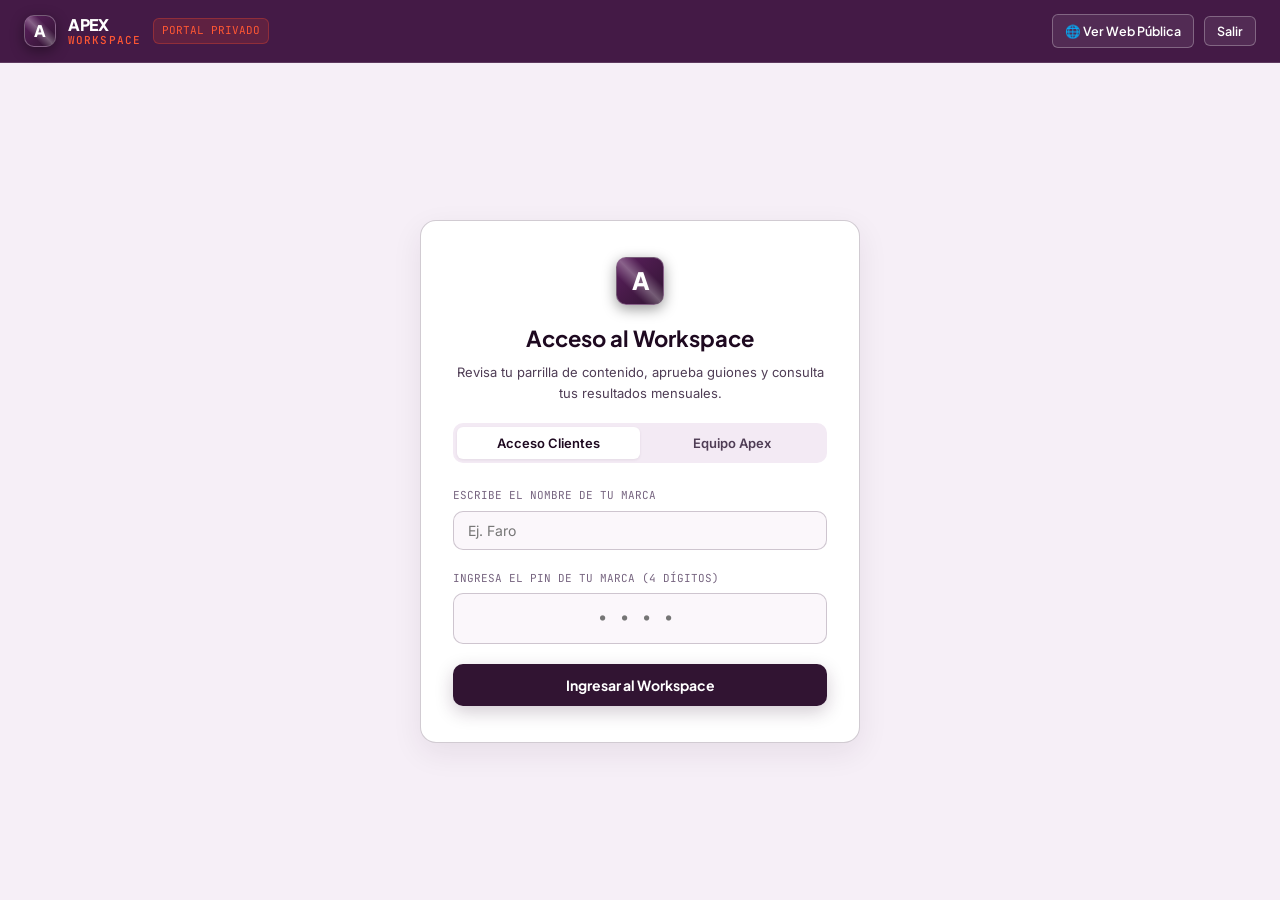
==== app.html @ ddb5300b "Add files via upload" ====
<!DOCTYPE html>
<html lang="es">
<head>
  <meta charset="UTF-8">
  <meta name="viewport" content="width=device-width, initial-scale=1.0">
  <title>Apex Workspace · Portal de Clientes & Equipo</title>
  <link rel="icon" href="favicon.svg" type="image/svg+xml">
  <link rel="icon" href="favicon-32.png" type="image/png" sizes="32x32">
  <link rel="apple-touch-icon" href="apple-touch-icon.png">
  <link rel="stylesheet" href="styles.css?v=2026-11-06-5">
  <link rel="preconnect" href="https://fonts.googleapis.com">
  <link rel="preconnect" href="https://fonts.gstatic.com" crossorigin>
  <style>
    /* El portal en app.html ocupa toda la ventana como una app SaaS */
    body {
      background: var(--bg-surface);
      display: flex;
      flex-direction: column;
      height: 100vh;
      overflow: hidden;
    }
    .portal-standalone {
      display: flex;
      flex-direction: column;
      height: 100vh;
      width: 100%;
    }
  </style>
</head>
<body>

  <div class="portal-standalone">
    <!-- Barra Superior -->
    <div class="portal-topbar">
      <div class="portal-brand">
        <a href="index.html" class="brand-logo" style="text-decoration:none;">
          <div class="logo-symbol" style="width:32px;height:32px;font-size:16px;">A</div>
          <div class="brand-name" style="font-size:16px;">
            APEX <span>Workspace</span>
          </div>
        </a>
        <span class="portal-mode-badge" id="portalRoleBadge">Portal Privado</span>
      </div>

      <!-- Selector de Cliente (Solo modo equipo) -->
      <div id="clientSwitcherWrap" hidden>
        <select id="clientSwitcherSelect" class="form-control" style="font-size:12px;padding:6px 12px;background:var(--bg-surface);">
          <!-- Dinámico -->
        </select>
      </div>

      <div class="portal-actions">
        <a href="index.html" class="btn btn-sm btn-secondary">🌐 Ver Web Pública</a>
        <button class="btn btn-sm btn-secondary" onclick="logout()" title="Cerrar sesión">Salir</button>
      </div>
    </div>

    <!-- PANTALLA DE AUTENTICACIÓN / PIN -->
    <div class="auth-container" id="portalAuthScreen">
      <div class="auth-card">
        <div class="logo-symbol" style="margin: 0 auto 16px; width:48px; height:48px; font-size:24px;">A</div>
        <h3 style="font-family:var(--font-display);font-size:22px;color:var(--text-strong);margin-bottom:6px;">Acceso al Workspace</h3>
        <p style="font-size:13px;color:var(--text-muted);margin-bottom:20px;">Revisa tu parrilla de contenido, aprueba guiones y consulta tus resultados mensuales.</p>

        <div class="auth-tabs">
          <button class="auth-tab-btn active" id="authTabClient">Acceso Clientes</button>
          <button class="auth-tab-btn" id="authTabTeam">Equipo Apex</button>
        </div>

        <div class="auth-input-group" id="authGroupClientSelect">
          <label class="auth-label" for="authClientSearch">Escribe el nombre de tu marca</label>
          <div class="auth-combo">
            <input type="text" id="authClientSearch" class="auth-input auth-search" placeholder="Ej. Faro" autocomplete="off" spellcheck="false"
              role="combobox" aria-autocomplete="list" aria-expanded="false" aria-controls="authClientSugerencias">
            <input type="hidden" id="authClientSelect" value="">
            <ul id="authClientSugerencias" class="auth-sugerencias" role="listbox" aria-label="Marcas encontradas" hidden></ul>
          </div>
        </div>

        <div class="auth-input-group" id="authGroupTeamSelect" hidden>
          <label class="auth-label">¿Quién ingresa?</label>
          <select id="authTeamSelect" class="auth-select">
            <!-- Dinámico -->
          </select>
        </div>

        <div class="auth-input-group">
          <label class="auth-label" id="authPinLabel">Ingresa el PIN de tu Marca (4 dígitos)</label>
          <input type="password" id="authPinInput" class="auth-input pin-input" maxlength="8" placeholder="••••">
        </div>

        <div id="authErrorMsg" style="color:#c8264a;font-size:12px;margin-bottom:14px;" hidden></div>

        <button class="btn btn-primary" id="authSubmitBtn" style="width:100%;padding:12px;">
          Ingresar al Workspace
        </button>
      </div>
    </div>

    <!-- PANTALLA PRINCIPAL DEL WORKSPACE -->
    <div class="workspace-body" id="portalWorkspaceBody" hidden>
      
      <!-- Encabezado de Cliente -->
      <div class="workspace-header">
        <div class="client-active-info">
          <div class="client-avatar" id="currentClientAvatar"></div>
          <div class="client-meta">
            <h2 id="currentClientName">Cliente</h2>
            <p id="currentClientSector">Gastronomía de Autor · México</p>
          </div>
        </div>

        <div style="display:flex;gap:8px;">
          <button class="btn btn-sm btn-secondary" id="btnActualizarNube" onclick="actualizarDesdeNube()" title="Guarda tus cambios y trae lo último de la nube">🔄 Actualizar</button>
        </div>
      </div>

      <!-- Pestañas de Navegación -->
      <nav class="portal-tabs">
        <button class="portal-tab active" data-tab="resultados">📊 Resumen de Resultados</button>
        <button class="portal-tab" data-tab="planeacion">📝 Planeación</button>
        <button class="portal-tab" data-tab="parrilla">📅 Parrilla de Contenido</button>
        <button class="portal-tab" data-tab="produccion">🎬 Plan de Producción & Guiones</button>
        <button class="portal-tab" data-tab="tareas" id="tabBtnTareas">📋 Tablero de Colaboradores</button>
        <button class="portal-tab" data-tab="ajustes" id="tabBtnAjustes">⚙️ Ajustes de Agencia</button>
        <button class="portal-tab" data-tab="pagos">💳 Pagos</button>
      </nav>

      <!-- Pestaña 1: Parrilla -->
      <div class="tab-content" id="viewTab_parrilla" hidden>
        <div class="cal-toolbar">
          <div class="cal-nav">
            <button class="btn btn-sm btn-secondary" id="calPrevMonthBtn">‹</button>
            <div class="cal-title-display" id="calMonthDisplay">Septiembre 2026</div>
            <button class="btn btn-sm btn-secondary" id="calNextMonthBtn">›</button>
            <button class="btn btn-sm btn-secondary" id="calTodayBtn">Hoy</button>
          </div>
          <div class="mono" style="font-size:12px;color:var(--text-muted);" id="calSummaryDisplay">
            0 piezas programadas
          </div>
        </div>

        <div id="calColorTools" class="cal-color-tools"></div>

        <div class="cal-container">
          <div class="cal-days-header">
            <div class="cal-day-label">Lun</div>
            <div class="cal-day-label">Mar</div>
            <div class="cal-day-label">Mié</div>
            <div class="cal-day-label">Jue</div>
            <div class="cal-day-label">Vie</div>
            <div class="cal-day-label">Sáb</div>
            <div class="cal-day-label">Dom</div>
          </div>
          <div class="cal-grid-body" id="calGridBody">
            <!-- Dinámico -->
          </div>
        </div>

        <div id="dayDetailPanel" hidden></div>
      </div>

      <!-- Pestaña: Planeación del mes -->
      <div class="tab-content" id="viewTab_planeacion" hidden>
        <!-- Llenado por app.js -->
      </div>

      <!-- Pestaña 2: Producción & Guiones -->
      <div class="tab-content" id="viewTab_produccion" hidden>
        <div class="prod-layout">
          <div class="prod-sidebar">
            <div class="sidebar-header">
              <span class="mono" style="font-size:11px;color:var(--text-dim);text-transform:uppercase;">Producciones del Mes</span>
            </div>
            <div class="prod-items-list" id="prodSidebarList">
              <!-- Dinámico -->
            </div>
          </div>
          <div class="prod-main-editor" id="prodMainEditor">
            <!-- Dinámico -->
          </div>
        </div>
      </div>

      <!-- Pestaña 3: Tareas de Colaboradores (Equipo) -->
      <div class="tab-content" id="viewTab_tareas" hidden>
        <!-- Dinámico -->
      </div>

      <!-- Pestaña 4: Resultados Mensuales -->
      <div class="tab-content" id="viewTab_resultados">
        <!-- Dinámico -->
      </div>

      <!-- Pestaña 5: Ajustes de Agencia (Equipo) -->
      <div class="tab-content" id="viewTab_ajustes" hidden>
        <!-- Dinámico -->
      </div>

      <!-- Pestaña: Pagos -->
      <div class="tab-content" id="viewTab_pagos" hidden>
        <!-- Llenado por app.js -->
      </div>

    </div>
  </div>

  <!-- LIGHTBOX DE CAPTURAS -->
  <div class="lightbox-modal" id="globalLightboxModal" hidden style="display: none;" onclick="closeLightbox()">
    <img id="globalLightboxImg" src="" alt="Captura ampliada">
  </div>

  <!-- SCRIPTS -->
  <script src="reportes.js?v=2026-11-06-5"></script>
  <script src="app.js?v=2026-11-06-5"></script>
</body>
</html>
---- styles.css ----
/* ==========================================================================
   APEX CREATIVO · SISTEMA DE DISEÑO & ESTILOS GLOBALES
   Inspirado en estudios de diseño internacional (Basic/Dept, Pentagram, Monks)
   Especializado para agencias de alto impacto (México & Colombia)
   ========================================================================== */

@import url('https://fonts.googleapis.com/css2?family=Plus+Jakarta+Sans:wght@300;400;500;600;700;800&family=Inter:wght@300;400;500;600;700&family=JetBrains+Mono:wght@400;500;600&display=swap');

:root {
  /* Paleta cromática principal: Morado Eggplant #311432 & Blanco */
  --bg-dark: #1e0920;
  --bg-surface: #311432;
  --bg-surface-elevated: #441a46;
  --bg-card: rgba(49, 20, 50, 0.9);
  --bg-glass: rgba(68, 26, 70, 0.72);
  
  --border-subtle: rgba(255, 255, 255, 0.14);
  --border-medium: rgba(255, 255, 255, 0.28);
  --border-focus: #ffffff;
  
  --text-main: #ffffff;
  --text-muted: #f2e7f3;
  --text-dim: #c5adc7;
  
  /* Acentos de marca */
  --apex-eggplant: #311432;
  --apex-eggplant-light: #522254;
  --apex-purple: #c084fc;
  --apex-purple-glow: rgba(192, 132, 252, 0.3);
  
  --apex-orange: #ff5733;
  --apex-orange-glow: rgba(255, 87, 51, 0.25);
  --apex-orange-hover: #ff6e4e;
  
  --apex-emerald: #10b981;
  --apex-emerald-soft: rgba(16, 185, 129, 0.15);
  
  --apex-blue: #38bdf8;
  --apex-blue-soft: rgba(56, 189, 248, 0.15);
  
  --apex-amber: #fbbf24;
  --apex-amber-soft: rgba(251, 191, 36, 0.15);

  /* Formatos y estados */
  --color-reel: #f43f5e;
  --color-carrusel: #c084fc;
  --color-post: #38bdf8;
  --color-historia: #ec4899;
  
  --status-pendiente: #9a7d9d;
  --status-grabado: #fbbf24;
  --status-editado: #c084fc;
  --status-aprobado: #10b981;
  --status-publicado: #059669;

  /* Tipografías */
  --font-display: 'Plus Jakarta Sans', system-ui, -apple-system, sans-serif;
  --font-body: 'Inter', system-ui, -apple-system, sans-serif;
  --font-mono: 'JetBrains Mono', ui-monospace, monospace;

  /* Dimensiones y radios */
  --radius-sm: 6px;
  --radius-md: 10px;
  --radius-lg: 16px;
  --radius-xl: 24px;
  --radius-full: 9999px;

  --shadow-sm: 0 2px 4px rgba(0, 0, 0, 0.2);
  --shadow-md: 0 8px 24px rgba(0, 0, 0, 0.35);
  --shadow-glow: 0 0 35px var(--apex-orange-glow);

  --transition-fast: 0.18s cubic-bezier(0.16, 1, 0.3, 1);
  --transition-normal: 0.3s cubic-bezier(0.16, 1, 0.3, 1);
}

/* ==========================================================================
   RESET & BASES
   ========================================================================== */
*, *::before, *::after {
  box-sizing: border-box;
  margin: 0;
  padding: 0;
}

[hidden] {
  display: none !important;
}

html {
  scroll-behavior: smooth;
  color-scheme: light;
  -webkit-text-size-adjust: 100%;
}

body {
  background-color: var(--bg-dark);
  color: var(--text-main);
  font-family: var(--font-body);
  font-size: 15px;
  line-height: 1.6;
  -webkit-font-smoothing: antialiased;
  -moz-osx-font-smoothing: grayscale;
  overflow-x: hidden;
  min-height: 100vh;
}

a {
  color: inherit;
  text-decoration: none;
}

button, input, select, textarea {
  font-family: inherit;
  font-size: inherit;
  color: inherit;
  border: none;
  background: none;
}

button {
  cursor: pointer;
}

img, svg {
  display: block;
  max-width: 100%;
}

::selection {
  background: var(--apex-orange);
  color: #ffffff;
}

/* ==========================================================================
   UTILIDADES & COMPONENTES REUTILIZABLES
   ========================================================================== */
.container {
  width: 100%;
  max-width: 1240px;
  margin: 0 auto;
  padding: 0 24px;
}

.mono {
  font-family: var(--font-mono);
}

.badge {
  display: inline-flex;
  align-items: center;
  gap: 6px;
  padding: 4px 10px;
  border-radius: var(--radius-full);
  font-size: 12px;
  font-weight: 500;
  letter-spacing: 0.02em;
}

.badge-apex {
  background: rgba(255, 77, 40, 0.12);
  border: 1px solid rgba(255, 77, 40, 0.3);
  color: #ff856b;
}

.badge-glow {
  position: relative;
}
.badge-glow::before {
  content: '';
  display: inline-block;
  width: 6px;
  height: 6px;
  border-radius: 50%;
  background: currentColor;
  box-shadow: 0 0 8px currentColor;
}

.btn {
  display: inline-flex;
  align-items: center;
  justify-content: center;
  gap: 8px;
  padding: 10px 20px;
  border-radius: var(--radius-md);
  font-family: var(--font-display);
  font-weight: 600;
  font-size: 14px;
  transition: all var(--transition-fast);
  white-space: nowrap;
}

.btn-primary {
  background: var(--btn-p-bg);
  color: var(--btn-p-fg);
  font-weight: 700;
  box-shadow: var(--btn-p-shadow);
}
.btn-primary:hover {
  background: var(--btn-p-bg-hover);
  color: var(--btn-p-fg);
  transform: translateY(-1px);
  box-shadow: var(--btn-p-shadow-hover);
}

.btn-secondary {
  background: var(--btn-s-bg);
  border: 1px solid var(--border-medium);
  color: var(--text-strong);
}
.btn-secondary:hover {
  background: var(--btn-s-bg-hover);
  border-color: var(--border-focus);
  transform: translateY(-1px);
}

.btn-sm {
  padding: 6px 12px;
  font-size: 12.5px;
  border-radius: var(--radius-sm);
}

.btn-portal {
  background: rgba(255, 255, 255, 0.1);
  border: 1px solid rgba(255, 255, 255, 0.4);
  color: #ffffff;
}
.btn-portal:hover {
  border-color: #ffffff;
  background: rgba(255, 255, 255, 0.2);
  box-shadow: 0 0 20px rgba(255, 255, 255, 0.25);
}

/* ==========================================================================
   HEADER / NAVBAR
   ========================================================================== */
.site-header {
  position: sticky;
  top: 0;
  z-index: 100;
  background: rgba(30, 9, 32, 0.88);
  backdrop-filter: blur(16px);
  -webkit-backdrop-filter: blur(16px);
  border-bottom: 1px solid var(--border-subtle);
  transition: all var(--transition-fast);
}

.nav-container {
  display: flex;
  align-items: center;
  justify-content: space-between;
  height: 72px;
}

.brand-logo {
  display: flex;
  align-items: center;
  gap: 12px;
}

.logo-symbol {
  width: 38px;
  height: 38px;
  background: linear-gradient(135deg, #5c205e, #311432);
  border: 1px solid rgba(255, 255, 255, 0.3);
  border-radius: var(--radius-md);
  display: flex;
  align-items: center;
  justify-content: center;
  color: #ffffff;
  font-family: var(--font-display);
  font-weight: 800;
  font-size: 20px;
  letter-spacing: -0.05em;
  box-shadow: 0 4px 14px rgba(0, 0, 0, 0.4);
  position: relative;
  overflow: hidden;
}

.logo-symbol::after {
  content: '';
  position: absolute;
  top: -50%;
  left: -50%;
  width: 200%;
  height: 200%;
  background: linear-gradient(45deg, transparent 40%, rgba(255,255,255,0.3) 50%, transparent 60%);
  animation: shine 6s infinite;
}

@keyframes shine {
  0% { transform: translateX(-100%); }
  20%, 100% { transform: translateX(100%); }
}

.brand-name {
  font-family: var(--font-display);
  font-weight: 800;
  font-size: 19px;
  letter-spacing: -0.02em;
  color: #ffffff;
  display: flex;
  flex-direction: column;
  line-height: 1.1;
}

.brand-name span {
  font-size: 11px;
  font-family: var(--font-mono);
  font-weight: 500;
  color: var(--apex-orange);
  letter-spacing: 0.1em;
  text-transform: uppercase;
}

.nav-links {
  display: flex;
  align-items: center;
  gap: 28px;
  list-style: none;
}

.nav-link {
  font-size: 14px;
  font-weight: 500;
  color: var(--text-muted);
  transition: color var(--transition-fast);
}
.nav-link:hover {
  color: var(--text-main);
}

.nav-actions {
  display: flex;
  align-items: center;
  gap: 12px;
}

/* ==========================================================================
   HERO SECTION
   ========================================================================== */
.hero-section {
  position: relative;
  padding: 100px 0 80px;
  overflow: hidden;
}

.hero-glow {
  position: absolute;
  top: 10%;
  left: 50%;
  transform: translateX(-50%);
  width: 700px;
  height: 400px;
  background: radial-gradient(circle, rgba(192, 132, 252, 0.22) 0%, rgba(49, 20, 50, 0.55) 50%, transparent 70%);
  filter: blur(80px);
  pointer-events: none;
  z-index: 0;
}

.hero-content {
  position: relative;
  z-index: 1;
  text-align: center;
  max-width: 900px;
  margin: 0 auto;
}

.hero-badge-wrap {
  margin-bottom: 24px;
}

.hero-title {
  font-family: var(--font-display);
  font-size: clamp(38px, 6vw, 68px);
  font-weight: 800;
  line-height: 1.06;
  letter-spacing: -0.035em;
  margin-bottom: 24px;
  color: #ffffff;
}

.hero-title .gradient-text {
  background: linear-gradient(135deg, #ffffff 30%, #f3e8f4 65%, #c084fc 100%);
  -webkit-background-clip: text;
  -webkit-text-fill-color: transparent;
}

.hero-description {
  font-size: clamp(16px, 2vw, 19px);
  color: var(--text-muted);
  max-width: 740px;
  margin: 0 auto 36px;
  line-height: 1.6;
}

.hero-cta-group {
  display: flex;
  align-items: center;
  justify-content: center;
  gap: 16px;
  flex-wrap: wrap;
  margin-bottom: 56px;
}

.hero-stats {
  display: grid;
  grid-template-columns: repeat(4, 1fr);
  gap: 18px;
  padding: 24px;
  background: var(--bg-card);
  border: 1px solid var(--border-subtle);
  border-radius: var(--radius-xl);
  backdrop-filter: blur(12px);
  margin-top: 20px;
}

.stat-item {
  text-align: center;
  padding: 8px 12px;
}
.stat-item:not(:last-child) {
  border-right: 1px solid var(--border-subtle);
}

.stat-number {
  font-family: var(--font-display);
  font-size: clamp(26px, 3.5vw, 36px);
  font-weight: 800;
  color: #ffffff;
  letter-spacing: -0.03em;
  line-height: 1.1;
}

.stat-number span {
  color: var(--apex-orange);
}

.stat-label {
  font-family: var(--font-mono);
  font-size: 11px;
  color: var(--text-dim);
  text-transform: uppercase;
  letter-spacing: 0.08em;
  margin-top: 4px;
}

/* ==========================================================================
   CLIENT MARQUEE / TICKER
   ========================================================================== */
.marquee-section {
  padding: 36px 0;
  border-top: 1px solid var(--border-subtle);
  border-bottom: 1px solid var(--border-subtle);
  background: rgba(18, 24, 34, 0.4);
  overflow: hidden;
}

.marquee-label {
  text-align: center;
  font-family: var(--font-mono);
  font-size: 11px;
  text-transform: uppercase;
  letter-spacing: 0.12em;
  color: var(--text-dim);
  margin-bottom: 18px;
}

.marquee-track {
  display: flex;
  width: max-content;
  animation: marquee 28s linear infinite;
  gap: 40px;
}

@keyframes marquee {
  0% { transform: translateX(0); }
  100% { transform: translateX(-50%); }
}

.marquee-item {
  display: flex;
  align-items: center;
  gap: 10px;
  padding: 8px 20px;
  background: var(--bg-surface-elevated);
  border: 1px solid var(--border-subtle);
  border-radius: var(--radius-full);
  font-family: var(--font-display);
  font-weight: 600;
  font-size: 14px;
  color: var(--text-muted);
  white-space: nowrap;
}

.marquee-item .flag {
  font-size: 16px;
}

/* ==========================================================================
   SECTORES & CASOS DE ESTUDIO
   ========================================================================== */
.section {
  padding: 90px 0;
  position: relative;
}

.section-head {
  text-align: center;
  max-width: 680px;
  margin: 0 auto 56px;
}

.section-tag {
  font-family: var(--font-mono);
  font-size: 12px;
  font-weight: 600;
  color: var(--apex-orange);
  text-transform: uppercase;
  letter-spacing: 0.14em;
  margin-bottom: 10px;
  display: inline-block;
}

.section-title {
  font-family: var(--font-display);
  font-size: clamp(28px, 4vw, 44px);
  font-weight: 800;
  letter-spacing: -0.025em;
  color: var(--text-strong);
  line-height: 1.15;
  margin-bottom: 16px;
}

.section-desc {
  font-size: 16px;
  color: var(--text-muted);
}

.grid-sectors {
  display: grid;
  grid-template-columns: repeat(auto-fit, minmax(280px, 1fr));
  gap: 24px;
}

.sector-card {
  background: var(--bg-surface);
  border: 1px solid var(--border-subtle);
  border-radius: var(--radius-lg);
  padding: 30px;
  transition: all var(--transition-normal);
  position: relative;
  overflow: hidden;
  display: flex;
  flex-direction: column;
}

.sector-card:hover {
  transform: translateY(-4px);
  border-color: var(--border-medium);
  box-shadow: 0 16px 36px rgba(0, 0, 0, 0.4);
}

.sector-card::before {
  content: '';
  position: absolute;
  top: 0;
  left: 0;
  right: 0;
  height: 3px;
  background: var(--sector-color, var(--apex-orange));
  opacity: 0.6;
  transition: opacity var(--transition-fast);
}
.sector-card:hover::before {
  opacity: 1;
}

.sector-icon {
  font-size: 32px;
  margin-bottom: 18px;
}

.sector-name {
  font-family: var(--font-display);
  font-weight: 700;
  font-size: 20px;
  color: var(--text-strong);
  margin-bottom: 10px;
  letter-spacing: -0.01em;
}

.sector-desc {
  font-size: 14px;
  color: var(--text-muted);
  line-height: 1.55;
  margin-bottom: 20px;
  flex: 1;
}

.sector-clients {
  border-top: 1px solid var(--border-subtle);
  padding-top: 14px;
  display: flex;
  flex-wrap: wrap;
  gap: 6px;
}

.client-chip {
  font-family: var(--font-mono);
  font-size: 11px;
  padding: 3px 8px;
  background: var(--bg-surface-elevated);
  border-radius: var(--radius-sm);
  color: var(--text-dim);
}

/* ==========================================================================
   METODOLOGÍA DE 4 PASOS
   ========================================================================== */
.grid-steps {
  display: grid;
  grid-template-columns: repeat(4, 1fr);
  gap: 20px;
}

.step-card {
  background: var(--bg-surface);
  border: 1px solid var(--border-subtle);
  border-radius: var(--radius-lg);
  padding: 28px 24px;
  position: relative;
}

.step-number {
  font-family: var(--font-mono);
  font-size: 13px;
  color: var(--apex-orange);
  font-weight: 600;
  margin-bottom: 14px;
  display: flex;
  align-items: center;
  gap: 8px;
}
.step-number::after {
  content: '';
  flex: 1;
  height: 1px;
  background: var(--border-subtle);
}

.step-title {
  font-family: var(--font-display);
  font-weight: 700;
  font-size: 17px;
  color: var(--text-strong);
  margin-bottom: 8px;
}

.step-text {
  font-size: 13.5px;
  color: var(--text-muted);
  line-height: 1.5;
}

/* ==========================================================================
   EQUIPO / DIRECCIÓN
   ========================================================================== */
.team-wrap {
  background: var(--bg-surface);
  border: 1px solid var(--border-subtle);
  border-radius: var(--radius-xl);
  padding: 40px;
  display: grid;
  grid-template-columns: 1fr 1fr;
  gap: 40px;
  align-items: center;
}

.director-info h3 {
  font-family: var(--font-display);
  font-size: 26px;
  font-weight: 800;
  color: var(--text-strong);
  margin-bottom: 6px;
}

.director-title {
  font-family: var(--font-mono);
  color: var(--apex-orange);
  font-size: 12px;
  text-transform: uppercase;
  letter-spacing: 0.1em;
  margin-bottom: 18px;
}

.director-bio {
  color: var(--text-muted);
  font-size: 15px;
  line-height: 1.65;
  margin-bottom: 24px;
}

.collaborators-grid {
  display: grid;
  grid-template-columns: repeat(2, 1fr);
  gap: 14px;
}

.collab-box {
  background: var(--bg-surface-elevated);
  border: 1px solid var(--border-subtle);
  border-radius: var(--radius-md);
  padding: 16px;
}

.collab-box h4 {
  font-family: var(--font-display);
  font-weight: 700;
  font-size: 15px;
  color: var(--text-strong);
  margin-bottom: 2px;
}

.collab-box p {
  font-size: 12px;
  color: var(--text-dim);
}

/* ==========================================================================
   COTIZACIONES / PLANES DE MERCADO
   ========================================================================== */
.pricing-grid {
  display: grid;
  grid-template-columns: repeat(auto-fit, minmax(300px, 1fr));
  gap: 24px;
  margin-top: 36px;
}

.price-card {
  background: var(--bg-surface);
  border: 1px solid var(--border-subtle);
  border-radius: var(--radius-xl);
  padding: 32px 28px;
  display: flex;
  flex-direction: column;
  position: relative;
  transition: transform var(--transition-normal), border-color var(--transition-normal), box-shadow var(--transition-normal);
}
.price-card:hover {
  transform: translateY(-4px);
  border-color: var(--border-medium);
  box-shadow: 0 16px 36px rgba(0, 0, 0, 0.4);
}
.price-card--featured {
  background: linear-gradient(160deg, var(--bg-surface-elevated) 0%, var(--bg-surface) 70%);
  border-color: rgba(255, 87, 51, 0.55);
  box-shadow: 0 0 0 1px rgba(255, 87, 51, 0.25), var(--shadow-glow);
}
.price-level {
  font-family: var(--font-mono);
  font-size: 11px;
  font-weight: 600;
  text-transform: uppercase;
  letter-spacing: 0.14em;
  color: var(--text-dim);
  margin-bottom: 14px;
}
.price-card--featured .price-level { color: var(--apex-orange); }
.price-name {
  font-family: var(--font-display);
  font-size: 28px;
  font-weight: 800;
  letter-spacing: -0.02em;
  color: var(--text-strong);
  margin-bottom: 6px;
}
.price-tagline {
  font-size: 14px;
  color: var(--text-muted);
  margin-bottom: 22px;
}
.price-value {
  display: flex;
  align-items: baseline;
  gap: 8px;
  padding-bottom: 22px;
  margin-bottom: 22px;
  border-bottom: 1px solid var(--border-subtle);
}
.price-amount {
  font-family: var(--font-display);
  font-size: 44px;
  font-weight: 800;
  letter-spacing: -0.03em;
  color: var(--text-strong);
  line-height: 1;
}
.price-period {
  font-family: var(--font-mono);
  font-size: 12px;
  color: var(--text-dim);
}
.price-features {
  list-style: none;
  padding: 0;
  margin: 0 0 28px;
  display: flex;
  flex-direction: column;
  gap: 10px;
  flex: 1;
}
.price-features li {
  font-size: 14px;
  color: var(--text-muted);
  padding-left: 22px;
  position: relative;
  line-height: 1.45;
}
.price-features li::before {
  content: '';
  position: absolute;
  left: 2px;
  top: 6px;
  width: 8px;
  height: 8px;
  border-radius: 2px;
  background: var(--apex-orange);
  transform: rotate(45deg);
}
.price-cta { width: 100%; }

.addons-wrap {
  margin-top: 40px;
  background: var(--bg-surface);
  border: 1px solid var(--border-subtle);
  border-radius: var(--radius-xl);
  padding: 28px;
}
.addons-title {
  font-family: var(--font-display);
  font-size: 18px;
  font-weight: 700;
  color: var(--text-strong);
  margin-bottom: 16px;
}
.addons-grid {
  display: grid;
  grid-template-columns: repeat(auto-fit, minmax(300px, 1fr));
  gap: 0 32px;
}
.addon-item {
  display: flex;
  justify-content: space-between;
  align-items: baseline;
  gap: 16px;
  padding: 12px 0;
  border-bottom: 1px dashed var(--border-subtle);
  font-size: 14px;
  color: var(--text-muted);
}
.addon-item strong {
  font-family: var(--font-mono);
  font-size: 13px;
  color: var(--text-strong);
  white-space: nowrap;
}
.price-note {
  margin-top: 18px;
  font-size: 12.5px;
  color: var(--text-dim);
}

.price-features li b { color: var(--text-strong); font-weight: 600; }
.compare-wrap {
  margin-top: 40px;
  background: var(--bg-surface);
  border: 1px solid var(--border-subtle);
  border-radius: var(--radius-xl);
  padding: 28px;
}
.compare-scroll { overflow-x: auto; -webkit-overflow-scrolling: touch; }
.compare-table {
  width: 100%;
  min-width: 560px;
  border-collapse: collapse;
  font-size: 14px;
}
.compare-table th, .compare-table td {
  padding: 12px 14px;
  text-align: center;
  border-bottom: 1px solid var(--border-subtle);
  color: var(--text-muted);
}
.compare-table thead th {
  font-family: var(--font-display);
  font-weight: 700;
  font-size: 15px;
  color: var(--text-strong);
}
.compare-table thead th.is-featured { color: var(--apex-orange); }
.compare-table tbody th {
  text-align: left;
  font-weight: 500;
  color: var(--text-main);
}
.compare-table td:last-child { background: rgba(255, 87, 51, 0.06); }
.compare-table td.yes { color: var(--apex-emerald); font-weight: 700; }
.compare-table td.no { color: var(--text-dim); opacity: 0.6; }
.compare-total th, .compare-total td {
  font-family: var(--font-mono);
  font-weight: 600;
  color: var(--text-strong) !important;
  border-bottom: none;
}

/* Credenciales de dirección */
.cred-list {
  display: flex;
  flex-direction: column;
  gap: 14px;
}
.cred-item {
  display: flex;
  align-items: center;
  gap: 20px;
  background: var(--bg-surface-elevated);
  border: 1px solid var(--border-subtle);
  border-radius: var(--radius-md);
  padding: 18px 20px;
}
.cred-number {
  font-family: var(--font-display);
  font-size: 26px;
  font-weight: 800;
  color: var(--apex-orange);
  min-width: 76px;
  letter-spacing: -0.02em;
  line-height: 1;
}
.cred-number span {
  font-family: var(--font-mono);
  font-size: 11px;
  font-weight: 500;
  color: var(--text-dim);
  margin-left: 4px;
}
.cred-text h4 {
  font-family: var(--font-display);
  font-weight: 700;
  font-size: 15px;
  color: var(--text-strong);
  margin-bottom: 2px;
}
.cred-text p {
  font-size: 12.5px;
  color: var(--text-dim);
}
@media (max-width: 480px) {
  .addon-item { flex-direction: column; gap: 4px; }
  .cred-item { flex-direction: column; align-items: flex-start; gap: 8px; }
  .price-amount { font-size: 38px; }
}

.pricing-card {
  background: var(--bg-surface);
  border: 1px solid var(--border-medium);
  border-radius: var(--radius-lg);
  padding: 36px 28px;
  display: flex;
  flex-direction: column;
  position: relative;
  transition: all var(--transition-normal);
}

.pricing-card:hover {
  transform: translateY(-4px);
  border-color: rgba(255, 255, 255, 0.4);
  box-shadow: 0 16px 36px rgba(0, 0, 0, 0.5);
}

.pricing-card.featured {
  background: linear-gradient(180deg, rgba(68, 26, 70, 0.95), rgba(49, 20, 50, 0.95));
  border: 2px solid #ffffff;
  box-shadow: 0 8px 32px rgba(255, 255, 255, 0.16);
}

.pricing-badge {
  position: absolute;
  top: -12px;
  right: 24px;
  background: #ffffff;
  color: #311432;
  font-family: var(--font-mono);
  font-size: 11px;
  font-weight: 700;
  text-transform: uppercase;
  letter-spacing: 0.08em;
  padding: 4px 12px;
  border-radius: var(--radius-full);
}

.pricing-title {
  font-family: var(--font-display);
  font-size: 22px;
  font-weight: 800;
  color: var(--text-strong);
  margin-bottom: 6px;
}

.pricing-subtitle {
  font-size: 13.5px;
  color: var(--text-dim);
  margin-bottom: 20px;
  line-height: 1.4;
}

.pricing-price {
  font-family: var(--font-display);
  font-size: 38px;
  font-weight: 800;
  color: var(--text-strong);
  line-height: 1;
  margin-bottom: 4px;
  display: flex;
  align-items: baseline;
  gap: 4px;
}

.pricing-price span {
  font-size: 14px;
  font-family: var(--font-mono);
  color: var(--text-dim);
  font-weight: 500;
}

.pricing-note {
  font-family: var(--font-mono);
  font-size: 11px;
  color: var(--text-dim);
  margin-bottom: 24px;
}

.pricing-features {
  list-style: none;
  display: flex;
  flex-direction: column;
  gap: 12px;
  margin-bottom: 32px;
  flex: 1;
}

.pricing-features li {
  font-size: 14px;
  color: var(--text-muted);
  display: flex;
  align-items: flex-start;
  gap: 10px;
  line-height: 1.4;
}

.pricing-features li::before {
  content: '✓';
  color: #ffffff;
  font-weight: 700;
  font-size: 14px;
  flex-shrink: 0;
}

/* ==========================================================================
   FOOTER
   ========================================================================== */
.site-footer {
  border-top: 1px solid var(--border-subtle);
  padding: 48px 0 32px;
  background: #19071a;
  margin-top: 60px;
}

.footer-top {
  display: flex;
  justify-content: space-between;
  align-items: center;
  flex-wrap: wrap;
  gap: 20px;
  padding-bottom: 32px;
  border-bottom: 1px solid var(--border-subtle);
}

.footer-bottom {
  padding-top: 24px;
  display: flex;
  justify-content: space-between;
  align-items: center;
  font-size: 13px;
  color: var(--text-dim);
  flex-wrap: wrap;
  gap: 12px;
}

/* ==========================================================================
   MODAL / WORKSPACE PRIVADO (PORTAL CLIENTES & EQUIPO)
   ========================================================================== */
.portal-overlay {
  position: fixed;
  inset: 0;
  background: rgba(22, 7, 23, 0.92);
  backdrop-filter: blur(14px);
  -webkit-backdrop-filter: blur(14px);
  z-index: 1000;
  display: flex;
  align-items: center;
  justify-content: center;
  padding: 16px;
  opacity: 0;
  pointer-events: none;
  transition: opacity var(--transition-normal);
}

.portal-overlay.active {
  opacity: 1;
  pointer-events: auto;
}

.portal-modal {
  width: 100%;
  max-width: 1180px;
  height: 92vh;
  background: var(--bg-surface);
  border: 1px solid var(--border-medium);
  border-radius: var(--radius-xl);
  display: flex;
  flex-direction: column;
  overflow: hidden;
  box-shadow: 0 24px 60px rgba(0, 0, 0, 0.7), 0 0 40px rgba(255, 77, 40, 0.1);
  transform: scale(0.96);
  transition: transform var(--transition-normal);
}

.portal-overlay.active .portal-modal {
  transform: scale(1);
}

/* Barra superior del portal */
.portal-topbar {
  background: var(--bg-surface-elevated);
  border-bottom: 1px solid var(--border-subtle);
  padding: 14px 24px;
  display: flex;
  align-items: center;
  justify-content: space-between;
  gap: 16px;
  flex-shrink: 0;
}

.portal-brand {
  display: flex;
  align-items: center;
  gap: 12px;
}

.portal-mode-badge {
  font-family: var(--font-mono);
  font-size: 11px;
  padding: 3px 8px;
  border-radius: var(--radius-sm);
  background: rgba(255, 77, 40, 0.15);
  color: var(--apex-orange);
  border: 1px solid rgba(255, 77, 40, 0.3);
  text-transform: uppercase;
}

.portal-actions {
  display: flex;
  align-items: center;
  gap: 10px;
}

/* Pantalla de Autenticación / PIN */
.auth-container {
  display: flex;
  align-items: center;
  justify-content: center;
  flex: 1;
  padding: 30px;
}

.auth-card {
  width: 100%;
  max-width: 440px;
  background: var(--bg-surface-elevated);
  border: 1px solid var(--border-medium);
  border-radius: var(--radius-lg);
  padding: 36px 32px;
  text-align: center;
  box-shadow: var(--shadow-md);
}

.auth-tabs {
  display: flex;
  background: var(--bg-surface);
  padding: 4px;
  border-radius: var(--radius-md);
  margin-bottom: 24px;
}

.auth-tab-btn {
  flex: 1;
  padding: 8px 12px;
  font-size: 13px;
  font-weight: 600;
  border-radius: var(--radius-sm);
  color: var(--text-muted);
  transition: all var(--transition-fast);
}

.auth-tab-btn.active {
  background: var(--bg-surface-elevated);
  color: var(--text-strong);
  box-shadow: var(--shadow-sm);
}

.auth-input-group {
  margin-bottom: 20px;
  text-align: left;
}

.auth-label {
  display: block;
  font-family: var(--font-mono);
  font-size: 11px;
  text-transform: uppercase;
  color: var(--text-dim);
  margin-bottom: 6px;
}

.auth-select, .auth-input {
  width: 100%;
  padding: 10px 14px;
  background: var(--bg-surface);
  border: 1px solid var(--border-medium);
  border-radius: var(--radius-md);
  color: var(--text-strong);
  font-size: 14px;
  transition: border-color var(--transition-fast);
}

.auth-select:focus, .auth-input:focus {
  border-color: var(--apex-orange);
  outline: none;
}

.pin-input {
  letter-spacing: 0.4em;
  font-size: 22px;
  text-align: center;
  font-family: var(--font-mono);
}

/* Área de trabajo interna del portal */
.workspace-body {
  display: flex;
  flex-direction: column;
  flex: 1;
  overflow: hidden;
}

.workspace-header {
  padding: 16px 24px;
  background: var(--bg-surface);
  border-bottom: 1px solid var(--border-subtle);
  display: flex;
  align-items: center;
  justify-content: space-between;
  flex-wrap: wrap;
  gap: 14px;
}

.client-active-info {
  display: flex;
  align-items: center;
  gap: 14px;
}

.client-avatar {
  width: 44px;
  height: 44px;
  border-radius: var(--radius-md);
  background: linear-gradient(135deg, var(--bg-surface-elevated), var(--bg-surface));
  border: 1px solid var(--border-medium);
  display: flex;
  align-items: center;
  justify-content: center;
  font-size: 20px;
}

.client-meta h2 {
  font-family: var(--font-display);
  font-size: 18px;
  font-weight: 700;
  color: var(--text-strong);
  line-height: 1.2;
}

.client-meta p {
  font-size: 12px;
  color: var(--text-dim);
  font-family: var(--font-mono);
}

/* Navegación por Pestañas del Portal */
.portal-tabs {
  display: flex;
  gap: 4px;
  background: var(--bg-surface);
  padding: 0 24px;
  border-bottom: 1px solid var(--border-subtle);
  overflow-x: auto;
}

.portal-tab {
  padding: 12px 18px;
  font-family: var(--font-display);
  font-weight: 600;
  font-size: 13.5px;
  color: var(--text-muted);
  border-bottom: 2px solid transparent;
  transition: all var(--transition-fast);
  white-space: nowrap;
}

.portal-tab:hover {
  color: var(--text-main);
}

.portal-tab.active {
  color: var(--text-strong);
  border-bottom-color: var(--apex-orange);
}

/* Contenido de vistas */
.tab-content {
  flex: 1;
  overflow-y: auto;
  padding: 24px;
}

/* ==========================================================================
   1. PARRILLA / CALENDARIO
   ========================================================================== */
.cal-toolbar {
  display: flex;
  align-items: center;
  justify-content: space-between;
  flex-wrap: wrap;
  gap: 12px;
  margin-bottom: 16px;
}

.cal-nav {
  display: flex;
  align-items: center;
  gap: 8px;
}

.cal-title-display {
  font-family: var(--font-display);
  font-weight: 700;
  font-size: 18px;
  min-width: 180px;
  text-align: center;
}

.cal-container {
  background: var(--bg-surface-elevated);
  border: 1px solid var(--border-subtle);
  border-radius: var(--radius-lg);
  overflow: hidden;
}

.cal-days-header {
  display: grid;
  grid-template-columns: repeat(7, 1fr);
  background: rgba(10, 14, 20, 0.5);
  border-bottom: 1px solid var(--border-subtle);
}

.cal-day-label {
  padding: 10px;
  text-align: center;
  font-family: var(--font-mono);
  font-size: 11px;
  text-transform: uppercase;
  color: var(--text-dim);
}

.cal-grid-body {
  display: grid;
  grid-template-columns: repeat(7, 1fr);
}

.cal-cell {
  min-height: 115px;
  border-right: 1px solid var(--border-subtle);
  border-bottom: 1px solid var(--border-subtle);
  padding: 8px;
  display: flex;
  flex-direction: column;
  gap: 6px;
  cursor: pointer;
  transition: background var(--transition-fast);
}
.cal-cell:nth-child(7n) {
  border-right: none;
}
.cal-cell:hover {
  background: rgba(255, 255, 255, 0.03);
}
.cal-cell.empty-cell {
  background: rgba(0, 0, 0, 0.2);
  cursor: default;
}
.cal-cell.is-today .cell-dnum {
  background: var(--apex-orange);
  color: #ffffff;
  font-weight: 700;
}
.cal-cell.is-selected {
  background: rgba(255, 77, 40, 0.08);
  box-shadow: inset 0 0 0 1px var(--apex-orange);
}

.cell-top {
  display: flex;
  align-items: center;
  justify-content: space-between;
}

.cell-dnum {
  font-family: var(--font-mono);
  font-size: 12px;
  width: 22px;
  height: 22px;
  display: flex;
  align-items: center;
  justify-content: center;
  border-radius: var(--radius-sm);
  color: var(--text-muted);
}

/* Piezas de contenido en el calendario */
.content-chip {
  padding: 5px 8px;
  border-radius: var(--radius-sm);
  font-size: 11px;
  line-height: 1.3;
  text-align: left;
  border-left: 3px solid var(--chip-color, var(--apex-orange));
  background: var(--bg-surface);
  box-shadow: var(--shadow-sm);
  transition: all var(--transition-fast);
  cursor: pointer;
  display: block;
  width: 100%;
}
.content-chip:hover {
  transform: translateX(2px);
  background: #202b3c;
}

.chip-format {
  font-family: var(--font-mono);
  font-size: 9px;
  font-weight: 600;
  text-transform: uppercase;
  color: var(--chip-color);
  margin-bottom: 2px;
  display: block;
}

.chip-title {
  color: var(--text-main);
  white-space: nowrap;
  overflow: hidden;
  text-overflow: ellipsis;
  display: block;
}

/* ==========================================================================
   2. GUION & PRODUCCIÓN (Área de Guiones Escena por Escena)
   ========================================================================== */
.prod-layout {
  display: grid;
  grid-template-columns: 280px 1fr;
  gap: 20px;
  height: 100%;
}

.prod-sidebar {
  background: var(--bg-surface-elevated);
  border: 1px solid var(--border-subtle);
  border-radius: var(--radius-lg);
  display: flex;
  flex-direction: column;
  overflow: hidden;
}

.sidebar-header {
  padding: 14px 16px;
  border-bottom: 1px solid var(--border-subtle);
  display: flex;
  align-items: center;
  justify-content: space-between;
}

.prod-items-list {
  flex: 1;
  overflow-y: auto;
}

.prod-item-btn {
  width: 100%;
  text-align: left;
  padding: 12px 16px;
  border-bottom: 1px solid var(--border-subtle);
  border-left: 3px solid transparent;
  transition: all var(--transition-fast);
}
.prod-item-btn:hover {
  background: rgba(255, 255, 255, 0.04);
}
.prod-item-btn.active {
  background: rgba(255, 77, 40, 0.1);
  border-left-color: var(--apex-orange);
}

.item-btn-title {
  font-size: 13.5px;
  font-weight: 600;
  color: var(--text-strong);
  margin-bottom: 4px;
  white-space: nowrap;
  overflow: hidden;
  text-overflow: ellipsis;
}

.item-btn-meta {
  display: flex;
  align-items: center;
  gap: 8px;
  font-size: 11px;
  color: var(--text-dim);
  font-family: var(--font-mono);
}

/* Editor principal de guion */
.prod-main-editor {
  background: var(--bg-surface-elevated);
  border: 1px solid var(--border-subtle);
  border-radius: var(--radius-lg);
  padding: 24px;
  overflow-y: auto;
}

.editor-card {
  background: var(--bg-surface);
  border: 1px solid var(--border-subtle);
  border-radius: var(--radius-md);
  padding: 20px;
  margin-bottom: 20px;
}

.editor-card-header {
  display: flex;
  align-items: center;
  justify-content: space-between;
  margin-bottom: 16px;
}

.editor-card-title {
  font-family: var(--font-display);
  font-size: 15px;
  font-weight: 700;
  color: var(--text-strong);
  display: flex;
  align-items: center;
  gap: 8px;
}

.card-tag-num {
  font-family: var(--font-mono);
  font-size: 11px;
  padding: 2px 6px;
  background: var(--apex-orange);
  color: #fff;
  border-radius: var(--radius-sm);
}

/* Formulario general de pieza */
.form-grid-3 {
  display: grid;
  grid-template-columns: repeat(3, 1fr);
  gap: 14px;
}

.form-group {
  display: flex;
  flex-direction: column;
  gap: 6px;
}
.form-group.col-full {
  grid-column: 1 / -1;
}

.form-label {
  font-family: var(--font-mono);
  font-size: 11px;
  color: var(--text-dim);
  text-transform: uppercase;
}

.form-control {
  padding: 9px 12px;
  background: var(--bg-surface-elevated);
  border: 1px solid var(--border-medium);
  border-radius: var(--radius-md);
  color: var(--text-strong);
  font-size: 13.5px;
}
.form-control:focus {
  border-color: var(--apex-orange);
  outline: none;
}

/* Tabla de Guion Escena por Escena */
.guion-table-wrap {
  overflow-x: auto;
  border: 1px solid var(--border-subtle);
  border-radius: var(--radius-md);
  margin-bottom: 12px;
}

.guion-table {
  width: 100%;
  border-collapse: collapse;
  font-size: 13px;
  min-width: 760px;
}

.guion-table th {
  background: rgba(10, 14, 20, 0.6);
  padding: 10px 12px;
  text-align: left;
  font-family: var(--font-mono);
  font-size: 10.5px;
  text-transform: uppercase;
  color: var(--text-dim);
  border-bottom: 1px solid var(--border-subtle);
}

.guion-table td {
  padding: 8px 10px;
  border-bottom: 1px solid var(--border-subtle);
  vertical-align: top;
}

.guion-input {
  width: 100%;
  background: transparent;
  border: 1px solid transparent;
  border-radius: var(--radius-sm);
  padding: 6px 8px;
  color: var(--text-main);
  resize: vertical;
  min-height: 54px;
  font-size: 13px;
  line-height: 1.45;
}
.guion-input:focus {
  background: var(--bg-surface-elevated);
  border-color: var(--apex-orange);
  outline: none;
}

/* Barra de Aprobación de Cliente */
.client-approval-bar {
  background: linear-gradient(135deg, rgba(16, 185, 129, 0.1), rgba(59, 130, 246, 0.08));
  border: 1px solid rgba(16, 185, 129, 0.3);
  border-radius: var(--radius-md);
  padding: 16px 20px;
  display: flex;
  align-items: center;
  justify-content: space-between;
  margin-bottom: 20px;
  flex-wrap: wrap;
  gap: 12px;
}

/* ==========================================================================
   3. TABLERO DE TAREAS & COLABORADORES (Vista Agencia)
   ========================================================================== */
.tasks-toolbar {
  display: flex;
  align-items: center;
  justify-content: space-between;
  margin-bottom: 20px;
  flex-wrap: wrap;
  gap: 12px;
}

.collab-filters {
  display: flex;
  align-items: center;
  gap: 8px;
  flex-wrap: wrap;
}

.collab-filter-btn {
  padding: 6px 14px;
  border-radius: var(--radius-full);
  background: var(--bg-surface-elevated);
  border: 1px solid var(--border-subtle);
  font-size: 12.5px;
  color: var(--text-muted);
  transition: all var(--transition-fast);
}
.collab-filter-btn.active {
  background: var(--apex-orange);
  color: #fff;
  border-color: var(--apex-orange);
}

.tasks-kanban {
  display: grid;
  grid-template-columns: repeat(4, 1fr);
  gap: 16px;
}

.kanban-col {
  background: var(--bg-surface-elevated);
  border: 1px solid var(--border-subtle);
  border-radius: var(--radius-lg);
  padding: 16px;
  display: flex;
  flex-direction: column;
}

.kanban-col-header {
  display: flex;
  align-items: center;
  justify-content: space-between;
  margin-bottom: 14px;
  padding-bottom: 10px;
  border-bottom: 1px solid var(--border-subtle);
}

.kanban-col-title {
  font-family: var(--font-display);
  font-size: 13.5px;
  font-weight: 700;
  color: var(--text-strong);
  display: flex;
  align-items: center;
  gap: 6px;
}

.task-card {
  background: var(--bg-surface);
  border: 1px solid var(--border-subtle);
  border-radius: var(--radius-md);
  padding: 14px;
  margin-bottom: 10px;
  cursor: pointer;
  transition: all var(--transition-fast);
}
.task-card:hover {
  transform: translateY(-2px);
  border-color: var(--border-medium);
  box-shadow: var(--shadow-sm);
}

.task-assignee {
  display: inline-flex;
  align-items: center;
  gap: 5px;
  font-size: 11px;
  color: var(--apex-orange);
  font-weight: 600;
  margin-bottom: 6px;
}

.task-title {
  font-size: 13.5px;
  font-weight: 600;
  color: var(--text-strong);
  margin-bottom: 8px;
}

.task-meta {
  display: flex;
  align-items: center;
  justify-content: space-between;
  font-size: 11px;
  color: var(--text-dim);
  font-family: var(--font-mono);
}

/* ==========================================================================
   4. RESULTADOS & MÉTRICAS
   ========================================================================== */
.results-header {
  display: flex;
  align-items: center;
  justify-content: space-between;
  margin-bottom: 24px;
  flex-wrap: wrap;
  gap: 12px;
}

.kpi-tiles-grid {
  display: grid;
  grid-template-columns: repeat(auto-fit, minmax(180px, 1fr));
  gap: 16px;
  margin-bottom: 24px;
}

.kpi-tile {
  background: var(--bg-surface-elevated);
  border: 1px solid var(--border-subtle);
  border-radius: var(--radius-lg);
  padding: 20px;
}

.kpi-val {
  font-family: var(--font-display);
  font-size: 32px;
  font-weight: 800;
  color: var(--text-strong);
  line-height: 1.1;
  margin-bottom: 4px;
}

.kpi-label {
  font-family: var(--font-mono);
  font-size: 11px;
  text-transform: uppercase;
  color: var(--text-dim);
  margin-bottom: 6px;
}

.kpi-trend {
  font-size: 12px;
  font-weight: 600;
  display: inline-flex;
  align-items: center;
  gap: 4px;
}
.kpi-trend.positive {
  color: var(--apex-emerald);
}
.kpi-trend.neutral {
  color: var(--text-muted);
}

/* Galería de Capturas de Métricas */
.metrics-proofs-grid {
  display: grid;
  grid-template-columns: repeat(auto-fill, minmax(160px, 1fr));
  gap: 14px;
  margin-top: 14px;
}

.proof-card {
  aspect-ratio: 16/9;
  background: var(--bg-surface-elevated);
  border: 1px solid var(--border-subtle);
  border-radius: var(--radius-md);
  overflow: hidden;
  position: relative;
  cursor: zoom-in;
}

.proof-card img {
  width: 100%;
  height: 100%;
  object-fit: cover;
  transition: transform var(--transition-fast);
}
.proof-card:hover img {
  transform: scale(1.05);
}

/* ==========================================================================
   LIGHTBOX DE CAPTURAS
   ========================================================================== */
.lightbox-modal {
  position: fixed;
  inset: 0;
  background: rgba(0, 0, 0, 0.92);
  z-index: 2000;
  display: flex;
  align-items: center;
  justify-content: center;
  padding: 24px;
  cursor: zoom-out;
}

.lightbox-modal[hidden] {
  display: none !important;
}
.lightbox-modal img {
  max-width: 90vw;
  max-height: 90vh;
  object-fit: contain;
  border-radius: var(--radius-md);
}


/* ==========================================================================
   TEMA CLARO DE MARCA (oct 2026)
   Zonas de información en blanco; encabezado, portada, pie y barra del
   portal conservan el morado de marca.
   ========================================================================== */
:root {
  --bg-dark: #ffffff;
  --bg-surface: #fbf7fb;
  --bg-surface-elevated: #f3eaf4;
  --bg-card: #ffffff;
  --bg-glass: rgba(255, 255, 255, 0.9);
  --bg-tint: #f8f1f8;
  --border-subtle: rgba(49, 20, 50, 0.11);
  --border-medium: rgba(49, 20, 50, 0.22);
  --border-focus: #311432;
  --text-strong: #1e0920;
  --text-main: #2a1530;
  --text-muted: #4f3d55;
  --text-dim: #776580;
  --apex-orange: #d63d1a;
  --apex-orange-glow: rgba(214, 61, 26, 0.18);
  --apex-orange-hover: #e8532f;
  --apex-purple: #8b3fa6;
  --apex-purple-glow: rgba(139, 63, 166, 0.18);
  --apex-emerald: #047857;
  --apex-emerald-soft: rgba(4, 120, 87, 0.1);
  --apex-blue: #0369a1;
  --apex-blue-soft: rgba(3, 105, 161, 0.1);
  --apex-amber: #b45309;
  --apex-amber-soft: rgba(180, 83, 9, 0.1);
  --shadow-sm: 0 1px 3px rgba(49, 20, 50, 0.08);
  --shadow-md: 0 10px 30px rgba(49, 20, 50, 0.08);
  --shadow-glow: 0 14px 40px rgba(214, 61, 26, 0.16);
  --btn-p-bg: #311432;
  --btn-p-bg-hover: #441a46;
  --btn-p-fg: #ffffff;
  --btn-p-shadow: 0 6px 18px rgba(49, 20, 50, 0.22);
  --btn-p-shadow-hover: 0 10px 26px rgba(49, 20, 50, 0.3);
  --btn-s-bg: rgba(49, 20, 50, 0.04);
  --btn-s-bg-hover: rgba(49, 20, 50, 0.09);
}

/* Zonas que se quedan en morado de marca */
.site-header, .hero-section, .site-footer, .portal-topbar, .price-card--featured {
  --bg-dark: #1e0920;
  --bg-surface: #311432;
  --bg-surface-elevated: #441a46;
  --bg-card: rgba(49, 20, 50, 0.9);
  --bg-glass: rgba(68, 26, 70, 0.72);
  --border-subtle: rgba(255, 255, 255, 0.14);
  --border-medium: rgba(255, 255, 255, 0.28);
  --border-focus: #ffffff;
  --text-strong: #ffffff;
  --text-main: #ffffff;
  --text-muted: #f2e7f3;
  --text-dim: #c5adc7;
  --apex-orange: #ff5733;
  --apex-orange-glow: rgba(255, 87, 51, 0.25);
  --apex-purple: #c084fc;
  --apex-emerald: #10b981;
  --shadow-glow: 0 0 35px rgba(255, 87, 51, 0.25);
  --btn-p-bg: #ffffff;
  --btn-p-bg-hover: #fbf4fc;
  --btn-p-fg: #311432;
  --btn-p-shadow: 0 4px 20px rgba(255, 255, 255, 0.2);
  --btn-p-shadow-hover: 0 6px 26px rgba(255, 255, 255, 0.32);
  --btn-s-bg: rgba(255, 255, 255, 0.08);
  --btn-s-bg-hover: rgba(255, 255, 255, 0.16);
  color: var(--text-main);
}
.hero-section {
  background: radial-gradient(ellipse at 50% 0%, #3a173c 0%, #1e0920 62%);
}
.price-card--featured {
  background: linear-gradient(160deg, #441a46 0%, #311432 70%);
}

/* Secciones claras con ritmo de fondo */
.section { background: #ffffff; }
#metodologia, #cotizaciones {
  background: var(--bg-tint);
  --bg-surface: #ffffff;
}
.sector-card:hover, .price-card:hover { box-shadow: 0 18px 40px rgba(49, 20, 50, 0.12); }
.sector-card, .step-card, .price-card, .team-wrap, .compare-wrap, .addons-wrap { box-shadow: var(--shadow-sm); }
.client-chip { color: var(--text-muted); }

/* Portal en claro (la barra superior sigue en morado) */
.portal-modal { background: #f6eff7; border-color: rgba(255, 255, 255, 0.25); box-shadow: 0 24px 60px rgba(0, 0, 0, 0.45); }
.portal-modal .workspace-header, .portal-modal .portal-tabs,
.portal-standalone .workspace-header, .portal-standalone .portal-tabs { background: #ffffff; }
.workspace-body, .tab-content { --bg-surface: #ffffff; }
.auth-container { background: #f6eff7; }
.auth-card { background: #ffffff; }
.auth-tabs { background: var(--bg-surface-elevated); }
.auth-tab-btn.active { background: #ffffff; }
.lightbox-modal { background: rgba(30, 9, 32, 0.92); }

/* ==========================================================================
   RESPONSIVIDAD
   ========================================================================== */
@media (max-width: 1024px) {
  .hero-stats {
    grid-template-columns: repeat(2, 1fr);
  }
  .stat-item:nth-child(2) {
    border-right: none;
  }
  .stat-item:nth-child(-n+2) {
    border-bottom: 1px solid var(--border-subtle);
  }
  .grid-steps {
    grid-template-columns: repeat(2, 1fr);
  }
  .team-wrap {
    grid-template-columns: 1fr;
  }
  .prod-layout {
    grid-template-columns: 1fr;
  }
  .tasks-kanban {
    grid-template-columns: repeat(2, 1fr);
  }
}

@media (max-width: 768px) {
  .nav-links {
    display: none;
  }
  .nav-actions {
    gap: 8px;
  }
  .nav-actions .btn-portal {
    font-size: 0;
    gap: 0;
  }
  .nav-actions .btn-portal::before {
    content: '🔒 Portal';
    font-size: 12.5px;
  }
  .hero-title {
    font-size: 34px;
  }
  .form-grid-3 {
    grid-template-columns: 1fr;
  }
  .tasks-kanban {
    grid-template-columns: 1fr;
  }
  .cal-cell {
    min-height: 80px;
    padding: 4px;
  }
  .chip-format {
    display: none;
  }
}

@media (max-width: 380px) {
  .site-header .brand-name span {
    display: none;
  }
}

/* ==== Reporte detallado por red (Resultados) ==== */
.kpi-trend.negative { color: #fb7185; }
.res-aviso {
  background: var(--apex-amber-soft);
  border: 1px solid rgba(251, 191, 36, 0.35);
  color: var(--text-muted);
  border-radius: 12px;
  padding: 12px 16px;
  font-size: 13px;
  line-height: 1.55;
  margin-bottom: 24px;
}
.res-h4 { font-family: var(--font-display); font-size: 16px; color: var(--text-strong); margin-bottom: 12px; }
.res-sub { font-family: var(--font-display); font-size: 13px; letter-spacing: .04em; text-transform: uppercase; color: var(--text-dim); margin: 18px 0 8px; }
.res-red { margin-bottom: 24px; border-top: 3px solid var(--border-medium); }
.res-red-ig { border-top-color: #ec4899; }
.res-red-fb { border-top-color: var(--apex-blue); }
.res-red-tt { border-top-color: #e5e7eb; }
.res-red-head { display: flex; flex-wrap: wrap; align-items: baseline; justify-content: space-between; gap: 6px 16px; margin-bottom: 12px; }
.res-red-head h4 { font-family: var(--font-display); font-size: 18px; color: var(--text-strong); margin: 0; }
.res-periodo { font-size: 12px; color: var(--text-dim); }
.res-table-wrap { overflow-x: auto; -webkit-overflow-scrolling: touch; }
.res-table { width: 100%; border-collapse: collapse; font-size: 13px; min-width: 520px; }
.res-table th { text-align: left; font-weight: 600; color: var(--text-dim); font-size: 11px; text-transform: uppercase; letter-spacing: .05em; padding: 8px 10px; border-bottom: 1px solid var(--border-medium); }
.res-table td { padding: 8px 10px; border-bottom: 1px solid var(--border-subtle); color: var(--text-main); vertical-align: top; }
.res-table tr:last-child td { border-bottom: none; }
.res-num { font-variant-numeric: tabular-nums; white-space: nowrap; }
.res-strong { font-weight: 600; color: var(--text-strong); }
.res-dim { color: var(--text-dim); }
.res-trend.res-up { color: var(--apex-emerald); }
.res-trend.res-down { color: #fb7185; }
.res-trend.res-flat { color: var(--text-dim); }
.res-trend span { font-size: 9px; margin-right: 2px; }
.res-top { margin: 0; padding-left: 20px; display: grid; gap: 6px; }
.res-top li { font-size: 13px; color: var(--text-main); }
.res-top li strong { display: block; color: var(--text-strong); font-weight: 600; }
.res-top li span { color: var(--text-dim); font-size: 12.5px; }
.res-notas { margin: 12px 0 0; padding-left: 18px; display: grid; gap: 6px; }
.res-notas li { font-size: 13px; line-height: 1.55; color: var(--text-muted); }
.res-foot { font-size: 12px; color: var(--text-dim); margin-top: 10px; }
.res-conclusion p { color: var(--text-main); font-size: 14.5px; line-height: 1.65; margin-bottom: 12px; }
@media (max-width: 640px) {
  .res-table { font-size: 12px; }
  .res-red-head h4 { font-size: 16px; }
}

/* ==========================================================================
   REPORTE DE RESULTADOS POR PLATAFORMA (rp-)
   ========================================================================== */
.rp-sr { position: absolute; width: 1px; height: 1px; overflow: hidden; clip: rect(0 0 0 0); white-space: nowrap; }
.rp-toolbar {
  display: flex; align-items: center; justify-content: space-between; flex-wrap: wrap; gap: 12px;
  margin-bottom: 20px; padding: 10px 12px; background: #ffffff;
  border: 1px solid var(--border-subtle); border-radius: var(--radius-lg);
  position: sticky; top: -24px; z-index: 5; box-shadow: var(--shadow-sm);
}
.rp-saltos { display: flex; gap: 6px; flex-wrap: wrap; }
.rp-salto {
  font-family: var(--font-display); font-weight: 600; font-size: 12.5px;
  padding: 6px 12px; border-radius: var(--radius-full);
  border: 1px solid var(--border-subtle); color: var(--text-main); background: var(--bg-surface-elevated);
  display: inline-flex; align-items: center; gap: 6px;
}
.rp-salto::before { content: ''; width: 8px; height: 8px; border-radius: 50%; background: var(--rp-color, var(--apex-orange)); }
.rp-salto:hover { border-color: var(--border-medium); background: #ffffff; }
.rp-toggle { display: inline-flex; align-items: center; gap: 8px; font-size: 13px; color: var(--text-muted); cursor: pointer; }
.rp-toggle input { width: 16px; height: 16px; accent-color: #311432; }

.rp-ig, .rp-salto-ig { --rp-color: #c13584; --rp-soft: rgba(193, 53, 132, 0.08); }
.rp-fb, .rp-salto-fb { --rp-color: #1877f2; --rp-soft: rgba(24, 119, 242, 0.08); }
.rp-tt, .rp-salto-tt { --rp-color: #111111; --rp-soft: rgba(17, 17, 17, 0.06); }
.rp-gg, .rp-salto-gg { --rp-color: #e3a008; --rp-soft: rgba(227, 160, 8, 0.1); }

.rp-plataformas { display: flex; flex-direction: column; gap: 24px; margin-bottom: 24px; }
.rp-plataforma {
  background: #ffffff; border: 1px solid var(--border-subtle); border-radius: var(--radius-xl);
  padding: 24px; position: relative; overflow: hidden; box-shadow: var(--shadow-sm);
  scroll-margin-top: 70px;
}
.rp-plataforma::before { content: ''; position: absolute; inset: 0 0 auto 0; height: 4px; background: var(--rp-color); }
.rp-ig::before { background: linear-gradient(90deg, #f58529, #dd2a7b 45%, #8134af 75%, #515bd4); }
.rp-tt::before { background: linear-gradient(90deg, #25f4ee, #111111 50%, #fe2c55); }
.rp-gg::before { background: linear-gradient(90deg, #4285f4 0 25%, #ea4335 25% 50%, #fbbc05 50% 75%, #34a853 75%); }

.rp-plat-head { display: flex; align-items: center; gap: 14px; margin-bottom: 20px; }
.rp-plat-icono {
  width: 44px; height: 44px; border-radius: 12px; flex-shrink: 0;
  display: inline-flex; align-items: center; justify-content: center;
  font-family: var(--font-display); font-weight: 800; font-size: 16px; color: #ffffff;
  background: var(--rp-color);
}
.rp-ig .rp-plat-icono { background: linear-gradient(135deg, #f58529, #dd2a7b 50%, #8134af); }
.rp-gg .rp-plat-icono { background: #ffffff; color: #4285f4; border: 1px solid var(--border-medium); font-size: 20px; }
.rp-plat-head h4 { font-family: var(--font-display); font-size: 20px; font-weight: 800; color: var(--text-strong); letter-spacing: -0.01em; }
.rp-plat-periodo { display: flex; flex-wrap: wrap; gap: 4px 16px; font-size: 12.5px; color: var(--text-dim); }
.rp-plat-periodo b { color: var(--text-muted); font-weight: 600; }

.rp-cards { display: grid; grid-template-columns: repeat(auto-fill, minmax(230px, 1fr)); gap: 14px; margin-bottom: 22px; }
.rp-card {
  background: var(--bg-surface); border: 1px solid var(--border-subtle); border-radius: var(--radius-lg);
  padding: 16px 16px 14px; display: flex; flex-direction: column; gap: 6px;
}
.rp-card-label { font-family: var(--font-mono); font-size: 11px; font-weight: 600; text-transform: uppercase; letter-spacing: 0.06em; color: var(--text-dim); }
.rp-card-valor { font-family: var(--font-display); font-size: 30px; font-weight: 800; letter-spacing: -0.02em; color: var(--text-strong); line-height: 1.1; font-variant-numeric: tabular-nums; }
.rp-card-comp { display: flex; align-items: center; flex-wrap: wrap; gap: 8px; }
.rp-card-ant { font-size: 12px; color: var(--text-dim); }
.rp-subs { list-style: none; margin-top: 6px; border-top: 1px dashed var(--border-subtle); padding-top: 6px; display: flex; flex-direction: column; }
.rp-sub { display: grid; grid-template-columns: 1fr auto; column-gap: 8px; row-gap: 2px; padding: 6px 0; font-size: 13px; align-items: baseline; }
.rp-sub + .rp-sub { border-top: 1px solid var(--border-subtle); }
.rp-sub-nombre { color: var(--text-muted); }
.rp-sub-valor { font-weight: 700; color: var(--text-strong); text-align: right; font-variant-numeric: tabular-nums; }
.rp-sub-ant { font-size: 11.5px; color: var(--text-dim); }
.rp-sub .rp-chip { justify-self: end; }
.rp-nota { font-size: 12px; color: var(--text-dim); line-height: 1.5; margin-top: 4px; }
.rp-pend { color: var(--text-dim); font-style: italic; font-weight: 500; font-size: 0.85em; letter-spacing: 0; }
.rp-card-valor .rp-pend { font-size: 15px; font-family: var(--font-body); }

.rp-chip {
  display: inline-flex; align-items: center; gap: 4px; padding: 2px 8px; border-radius: var(--radius-full);
  font-size: 11.5px; font-weight: 700; font-variant-numeric: tabular-nums; white-space: nowrap;
}
.rp-chip-up { background: rgba(4, 120, 87, 0.1); color: #047857; }
.rp-chip-down { background: rgba(190, 18, 60, 0.09); color: #be123c; }
.rp-chip-flat, .rp-chip-nd { background: var(--bg-surface-elevated); color: var(--text-dim); font-weight: 600; }

.rp-bloque { margin-top: 6px; margin-bottom: 18px; }
.rp-bloque:last-child { margin-bottom: 0; }
.rp-bloque-head { display: flex; align-items: baseline; justify-content: space-between; gap: 10px; flex-wrap: wrap; margin-bottom: 10px; }
.rp-bloque-titulo { font-family: var(--font-display); font-size: 15px; font-weight: 700; color: var(--text-strong); }
.rp-bloque-meta { font-family: var(--font-mono); font-size: 11px; color: var(--text-dim); text-transform: uppercase; letter-spacing: 0.06em; }

.rp-tabla-wrap { overflow-x: auto; border: 1px solid var(--border-subtle); border-radius: var(--radius-md); }
.rp-tabla { width: 100%; min-width: 560px; border-collapse: collapse; font-size: 13px; }
.rp-tabla th, .rp-tabla td { padding: 9px 12px; border-bottom: 1px solid var(--border-subtle); text-align: right; }
.rp-tabla thead th { background: var(--bg-surface); font-family: var(--font-mono); font-size: 11px; font-weight: 600; text-transform: uppercase; letter-spacing: 0.05em; color: var(--text-dim); }
.rp-tabla th:first-child { text-align: left; }
.rp-tabla tbody th { font-weight: 600; color: var(--text-main); }
.rp-tabla tr:last-child th, .rp-tabla tr:last-child td { border-bottom: none; }
.rp-tr-sub th { padding-left: 28px !important; font-weight: 500 !important; color: var(--text-muted) !important; }
.rp-tr-grupo th { background: var(--rp-soft, var(--bg-surface)); font-family: var(--font-mono); font-size: 11px; text-transform: uppercase; letter-spacing: 0.05em; color: var(--text-dim) !important; }
.rp-num { font-variant-numeric: tabular-nums; white-space: nowrap; }
.rp-strong { font-weight: 700; color: var(--text-strong); }
.rp-dim { color: var(--text-dim); }

.rp-top { list-style: none; display: grid; grid-template-columns: repeat(5, minmax(0, 1fr)); gap: 12px; }
.rp-top-item { display: flex; flex-direction: column; gap: 4px; min-width: 0; }
.rp-top-portada {
  position: relative; aspect-ratio: 4 / 5; border-radius: var(--radius-md); overflow: hidden;
  background: var(--bg-surface-elevated); border: 1px solid var(--border-subtle); margin-bottom: 4px;
}
.rp-top-portada img { width: 100%; height: 100%; object-fit: cover; cursor: zoom-in; transition: transform var(--transition-normal); }
.rp-top-portada img:hover { transform: scale(1.04); }
.rp-top-portada-vacia { display: flex; align-items: center; justify-content: center; border-style: dashed; border-color: var(--border-medium); }
.rp-top-portada-vacia > span:last-child { font-size: 11.5px; color: var(--text-dim); text-align: center; padding: 0 10px; }
.rp-top-rank {
  position: absolute; top: 8px; left: 8px; z-index: 1; width: 24px; height: 24px; border-radius: 50%;
  background: #311432; color: #ffffff; font-family: var(--font-display); font-weight: 800; font-size: 12px;
  display: inline-flex; align-items: center; justify-content: center; box-shadow: 0 2px 6px rgba(0, 0, 0, 0.25);
}
.rp-top-titulo { font-size: 12.5px; font-weight: 600; color: var(--text-main); line-height: 1.35; display: -webkit-box; -webkit-line-clamp: 2; -webkit-box-orient: vertical; overflow: hidden; }
.rp-top-valor { font-family: var(--font-mono); font-size: 12px; font-weight: 600; color: var(--apex-orange); }
.rp-top-detalle { font-size: 11.5px; color: var(--text-dim); }

.rp-resenas { display: grid; grid-template-columns: repeat(2, minmax(0, 1fr)); gap: 14px; }
.rp-resena { border: 1px solid var(--border-subtle); border-left: 4px solid #047857; border-radius: var(--radius-md); padding: 14px 16px; background: var(--bg-surface); }
.rp-resena-neg { border-left-color: #be123c; }
.rp-resena h6 { font-family: var(--font-mono); font-size: 11px; text-transform: uppercase; letter-spacing: 0.06em; color: var(--text-dim); margin-bottom: 8px; }
.rp-resena-meta { display: flex; flex-wrap: wrap; align-items: center; gap: 8px; font-size: 12.5px; color: var(--text-dim); margin-bottom: 6px; }
.rp-resena-meta strong { color: var(--text-strong); }
.rp-resena blockquote { font-size: 13.5px; line-height: 1.55; color: var(--text-main); }
.rp-estrellas { color: #e3a008; letter-spacing: 1px; }
.rp-estrellas span { color: var(--border-medium); }

@media (max-width: 900px) {
  .rp-top { grid-template-columns: repeat(3, minmax(0, 1fr)); }
}
@media (max-width: 560px) {
  .rp-plataforma { padding: 18px 14px; }
  .rp-top { grid-template-columns: repeat(2, minmax(0, 1fr)); }
  .rp-resenas { grid-template-columns: 1fr; }
  .rp-card-valor { font-size: 26px; }
}
.site-header { background: rgba(30, 9, 32, 0.96); }

/* Tarjetas del reporte con línea de comparación (estilo KPI) */
.rp-cards { grid-template-columns: repeat(auto-fill, minmax(240px, 1fr)); gap: 16px; }
.rp-card {
  background: #ffffff; border: 1px solid var(--border-subtle); border-radius: var(--radius-lg);
  padding: 22px 22px 20px; gap: 10px; box-shadow: var(--shadow-sm); position: relative; overflow: hidden;
  transition: transform var(--transition-fast), box-shadow var(--transition-fast);
}
.rp-card:hover { transform: translateY(-2px); box-shadow: 0 12px 28px rgba(49, 20, 50, 0.1); }
.rp-card-destacada { border-left: 4px solid var(--apex-orange); }
.rp-card-label { font-size: 12px; font-weight: 500; letter-spacing: 0.08em; color: var(--text-dim); line-height: 1.5; }
.rp-card-valor { font-size: 40px; letter-spacing: -0.03em; line-height: 1.05; }
.rp-comp { font-size: 14.5px; font-weight: 600; line-height: 1.45; font-variant-numeric: tabular-nums; margin: 0; }
.rp-comp span[aria-hidden] { font-size: 0.75em; position: relative; top: -1px; }
.rp-comp-up { color: #0f8a5f; }
.rp-comp-down { color: #c8264a; }
.rp-comp-flat, .rp-comp-nd { color: var(--text-dim); font-weight: 500; }
.rp-subs { border-top: 1px solid var(--border-subtle); padding-top: 4px; margin-top: 4px; }
.rp-sub { display: block; padding: 8px 0; }
.rp-sub-fila { display: flex; justify-content: space-between; gap: 10px; align-items: baseline; }
.rp-sub-nombre { font-size: 13.5px; }
.rp-sub-valor { font-size: 16px; }
.rp-sub .rp-comp { font-size: 12.5px; margin-top: 2px; }

/* ==========================================================================
   CALENDARIO EN CLARO + COLORES POR DÍA
   ========================================================================== */
.cal-container { background: #ffffff; }
.cal-days-header { background: var(--bg-surface-elevated); }
.cal-cell:hover { background: #faf6fa; }
.cal-cell.empty-cell { background: #f7f2f8; }
.cal-cell.is-selected { background: rgba(214, 61, 26, 0.05); }
.content-chip { background: #ffffff; border: 1px solid var(--border-subtle); border-left: 3px solid var(--chip-color, var(--apex-orange)); }
.content-chip:hover { background: var(--bg-surface-elevated); }
.cal-cell.has-color, .cal-cell.has-color:hover, .cal-cell.has-color.is-selected { background: var(--dia-color); }
.cal-cell.has-color .cell-dnum { color: var(--text-strong); font-weight: 700; }
.cal-grid-body.pintando .cal-cell:not(.empty-cell) { cursor: crosshair; }
.cal-grid-body.pintando .cal-cell:not(.empty-cell):hover { box-shadow: inset 0 0 0 2px #311432; }
.cal-grid-body.pintando .content-chip { pointer-events: none; }
.cal-color-tools { margin-bottom: 12px; display: flex; justify-content: flex-end; }
.cal-color-tools:empty { display: none; }

/* Barra de colores (calendario y planeación) */
.paleta-barra {
  display: flex; align-items: center; flex-wrap: wrap; gap: 10px 14px; width: 100%;
  padding: 10px 14px; background: #ffffff; border: 1px solid var(--border-medium);
  border-radius: var(--radius-lg); box-shadow: var(--shadow-sm);
}
.paleta-instr { font-size: 13px; color: var(--text-muted); flex: 1 1 260px; }
.paleta-swatches { display: flex; gap: 8px; flex-wrap: wrap; }
.swatch {
  width: 28px; height: 28px; border-radius: 50%; border: 1px solid rgba(49, 20, 50, 0.22);
  cursor: pointer; transition: transform var(--transition-fast), box-shadow var(--transition-fast); position: relative;
}
.swatch:hover { transform: scale(1.1); }
.swatch.activo { box-shadow: 0 0 0 2px #ffffff, 0 0 0 4px #311432; }
.swatch-ninguno { background: #ffffff; }
.swatch-ninguno::after {
  content: ''; position: absolute; left: 4px; right: 4px; top: 50%; height: 2px;
  background: #c8264a; transform: rotate(-45deg); border-radius: 2px;
}

/* ==========================================================================
   PESTAÑA PLANEACIÓN DEL MES
   ========================================================================== */
.plan-toolbar { display: flex; align-items: center; justify-content: space-between; flex-wrap: wrap; gap: 12px; margin-bottom: 14px; }
.plan-toolbar-izq { flex: 1 1 auto; display: flex; }
.plan-toolbar-der { display: flex; align-items: center; gap: 8px; }
.plan-label { font-size: 13px; color: var(--text-muted); }
.plan-select { width: auto; padding: 6px 10px; font-size: 13px; background: #ffffff; color: var(--text-strong); }
.plan-tabla-wrap { overflow-x: auto; border: 1px solid var(--border-medium); border-radius: var(--radius-lg); background: #ffffff; box-shadow: var(--shadow-sm); }
.plan-tabla { width: 100%; min-width: 640px; border-collapse: collapse; table-layout: fixed; font-size: 14px; }
.plan-col-num { width: 44px; }
.plan-col-1 { width: 22%; }
.plan-col-2 { width: 44%; }
.plan-col-3 { width: 34%; }
.plan-col-acc { width: 76px; }
.plan-tabla th, .plan-tabla td { border-right: 1px solid var(--border-subtle); border-bottom: 1px solid var(--border-subtle); vertical-align: top; }
.plan-tabla th:last-child, .plan-tabla td:last-child { border-right: none; }
.plan-tabla tbody tr:last-child td { border-bottom: none; }
.plan-tabla thead th {
  background: #311432; color: #ffffff; text-align: left; padding: 0;
  font-family: var(--font-display); font-weight: 700; font-size: 13.5px;
}
.plan-tabla:not(.editable) thead th { padding: 11px 12px; }
.plan-tabla thead th.plan-num { text-align: center; font-family: var(--font-mono); font-size: 12px; font-weight: 500; color: #c5adc7; padding: 11px 0; }
.plan-col-input {
  width: 100%; padding: 11px 12px; background: transparent; border: none; color: #ffffff;
  font-family: var(--font-display); font-weight: 700; font-size: 13.5px;
}
.plan-col-input:focus { outline: none; background: rgba(255, 255, 255, 0.1); box-shadow: inset 0 -2px 0 #ff5733; }
.plan-num { text-align: center; font-family: var(--font-mono); font-size: 12px; color: var(--text-dim); padding-top: 11px; background: #faf6fa; }
.plan-celda { padding: 0; position: relative; transition: background var(--transition-fast); }
.plan-celda textarea {
  display: block; width: 100%; min-height: 42px; resize: none; overflow: hidden;
  padding: 10px 12px; border: none; background: transparent; color: var(--text-strong);
  font-family: var(--font-body); font-size: 14px; line-height: 1.5;
}
.plan-celda textarea:focus { outline: none; box-shadow: inset 0 0 0 2px #311432; background: rgba(255, 255, 255, 0.55); }
.plan-tabla.editable .plan-celda:hover { box-shadow: inset 0 0 0 1px var(--border-medium); }
.plan-tabla.pintando .plan-celda { cursor: crosshair; }
.plan-tabla.pintando .plan-celda textarea { cursor: crosshair; pointer-events: none; }
.plan-tabla.pintando .plan-celda:hover { box-shadow: inset 0 0 0 2px #311432; }
.plan-texto { padding: 10px 12px; min-height: 42px; white-space: pre-wrap; word-break: break-word; color: var(--text-strong); line-height: 1.5; }
.plan-acc { text-align: center; padding: 6px 4px; white-space: nowrap; background: #faf6fa; }
.plan-btn {
  width: 28px; height: 28px; border-radius: 8px; color: var(--text-dim); font-size: 14px; line-height: 1;
  display: inline-flex; align-items: center; justify-content: center; transition: all var(--transition-fast);
}
.plan-btn:hover { background: var(--bg-surface-elevated); color: var(--text-strong); }
.plan-btn-borrar:hover { background: rgba(200, 38, 74, 0.1); color: #c8264a; }
.plan-vacia { padding: 24px; text-align: center; color: var(--text-dim); font-size: 13px; }
.plan-agregar-linea {
  margin-top: 10px; width: 100%; padding: 10px; border: 1px dashed var(--border-medium); border-radius: var(--radius-md);
  color: var(--text-muted); font-weight: 600; font-size: 13.5px; background: #ffffff; transition: all var(--transition-fast);
}
.plan-agregar-linea:hover { border-color: #311432; color: var(--text-strong); background: #faf6fa; }
@media (max-width: 560px) {
  .plan-toolbar-der { width: 100%; }
  .paleta-instr { flex-basis: 100%; }
}
.portal-tabs { padding: 0 16px; gap: 2px; }
.portal-tab { padding: 12px 12px; }

/* ==========================================================================
   ACCESO DE CLIENTES: BUSCADOR DE MARCA
   ========================================================================== */
.auth-combo { position: relative; }
.auth-search { text-align: left; }
.auth-search.elegido { border-color: #311432; box-shadow: inset 0 0 0 1px #311432; font-weight: 600; }
.auth-sugerencias {
  position: absolute; left: 0; right: 0; top: calc(100% + 6px); z-index: 20;
  list-style: none; margin: 0; padding: 6px; background: #ffffff;
  border: 1px solid var(--border-medium); border-radius: var(--radius-md);
  box-shadow: 0 14px 34px rgba(49, 20, 50, 0.16); text-align: left;
}
.auth-sug {
  display: flex; align-items: baseline; justify-content: space-between; gap: 12px;
  padding: 9px 12px; border-radius: var(--radius-sm); cursor: pointer;
}
.auth-sug:hover, .auth-sug.activo { background: var(--bg-surface-elevated); }
.auth-sug-nombre { font-size: 14px; font-weight: 600; color: var(--text-strong); }
.auth-sug-pais { font-size: 11.5px; color: var(--text-dim); font-family: var(--font-mono); white-space: nowrap; }
.auth-sug-vacio { padding: 10px 12px; font-size: 13px; color: var(--text-dim); }
.client-avatar {
  background: linear-gradient(135deg, #5c205e, #311432); border-color: rgba(49, 20, 50, 0.3);
  color: #ffffff; font-family: var(--font-display); font-weight: 800; font-size: 15px; letter-spacing: 0.02em;
}

/* ==========================================================================
   PORTADA CON 3 CIFRAS Y "OTROS SERVICIOS" SIN PRECIOS
   ========================================================================== */
.hero-stats { grid-template-columns: repeat(3, 1fr); max-width: 860px; margin-left: auto; margin-right: auto; }
@media (max-width: 1024px) {
  .hero-stats { grid-template-columns: repeat(3, 1fr); }
  .stat-item:nth-child(-n+2) { border-bottom: none; }
  .stat-item:nth-child(2) { border-right: 1px solid var(--border-subtle); }
}
@media (max-width: 560px) {
  .hero-stats { grid-template-columns: 1fr; }
  .stat-item:not(:last-child) { border-right: none; border-bottom: 1px solid var(--border-subtle); }
  .stat-item:nth-child(2) { border-right: none; }
}
.addon-item { justify-content: flex-start; }
.addon-item span { position: relative; padding-left: 20px; }
.addon-item span::before {
  content: ''; position: absolute; left: 2px; top: 0.55em; width: 7px; height: 7px;
  border-radius: 2px; background: var(--apex-orange); transform: rotate(45deg);
}

/* ==========================================================================
   TOP 3 CON LINK AL VIDEO + EDICIÓN DEL REPORTE (APEX CEO1)
   ========================================================================== */
.rp-top { grid-template-columns: repeat(3, minmax(0, 1fr)); gap: 16px; }
@media (max-width: 900px) { .rp-top { grid-template-columns: repeat(3, minmax(0, 1fr)); } }
@media (max-width: 560px) { .rp-top { grid-template-columns: 1fr; } }
.rp-cover { position: absolute; inset: 0; display: block; color: #ffffff; }
.rp-cover-media { position: absolute; inset: 0; overflow: hidden; background: #1e0920; display: flex; align-items: center; justify-content: center; }
.rp-top-portada .rp-cover-media img { width: 100%; height: 100%; object-fit: cover; cursor: pointer; }
.rp-cover-frame { position: absolute; top: 0; left: 0; border: 0; pointer-events: none; transform-origin: 0 0; background: #ffffff; }
.rp-cover-cargando { font-size: 12px; color: #c5adc7; }
.rp-cover-generica {
  display: flex; flex-direction: column; align-items: center; justify-content: center; gap: 6px;
  width: 100%; height: 100%; padding: 12px; text-align: center; font-size: 13px; color: #f2e7f3;
  background: radial-gradient(circle at 50% 35%, #522254, #1e0920 70%);
}
.rp-cover-red { font-family: var(--font-display); font-weight: 800; font-size: 18px; color: #ffffff; }
.rp-top-play {
  position: absolute; right: 10px; top: 10px; z-index: 2; width: 32px; height: 32px; border-radius: 50%;
  background: rgba(30, 9, 32, 0.78); color: #ffffff; font-size: 12px; padding-left: 2px;
  display: inline-flex; align-items: center; justify-content: center; box-shadow: 0 2px 8px rgba(0, 0, 0, 0.3);
}
.rp-cover-ver {
  position: absolute; left: 10px; right: 10px; bottom: 10px; z-index: 2; text-align: center;
  padding: 7px 10px; border-radius: 999px; background: rgba(30, 9, 32, 0.85); color: #ffffff;
  font-size: 12.5px; font-weight: 700; opacity: 0; transform: translateY(4px); transition: all var(--transition-fast);
}
.rp-cover:hover .rp-cover-ver, .rp-cover:focus-visible .rp-cover-ver { opacity: 1; transform: none; }
.rp-cover:focus-visible { outline: 3px solid #ff5733; outline-offset: -3px; }
.rp-top-rank { pointer-events: none; z-index: 3; }
.rp-top-vacio-texto { font-size: 12px; color: var(--text-dim); text-align: center; padding: 0 14px; }

/* Edición del reporte */
.rp-plataforma.editando { box-shadow: 0 0 0 2px rgba(49, 20, 50, 0.18), var(--shadow-sm); }
.rp-in {
  width: 100%; padding: 7px 10px; border: 1px solid var(--border-medium); border-radius: 8px;
  background: #ffffff; color: var(--text-strong); font-size: 13.5px; font-weight: 500;
  font-family: var(--font-body); text-transform: none; letter-spacing: 0;
}
.rp-in:focus { outline: none; border-color: #311432; box-shadow: 0 0 0 3px rgba(49, 20, 50, 0.12); }
.rp-in::placeholder { color: #a898ad; }
.rp-in-area { min-height: 54px; resize: vertical; line-height: 1.45; }
.rp-in-nombre { font-family: var(--font-mono); font-size: 12px; font-weight: 600; text-transform: uppercase; letter-spacing: 0.05em; color: var(--text-muted); }
.rp-in-sub { font-weight: 600; }
.rp-card-edit { gap: 10px; }
.rp-card-edit label, .rp-edit-periodos label, .rp-top-edit label, .rp-resena-edit label, .rp-edit-nota {
  display: flex; flex-direction: column; gap: 4px; font-size: 11.5px; font-weight: 600; color: var(--text-dim);
}
.rp-edit-grid { display: grid; grid-template-columns: 1fr 1fr; gap: 8px; }
.rp-edit-grid-3 { grid-template-columns: 1.3fr 1fr 1fr; }
.rp-edit-sub { border-top: 1px dashed var(--border-medium); padding-top: 8px; display: flex; flex-direction: column; gap: 6px; }
.rp-edit-mas summary { cursor: pointer; font-size: 12px; font-weight: 600; color: var(--text-muted); padding: 2px 0; }
.rp-edit-mas[open] summary { margin-bottom: 6px; }
.rp-edit-periodos {
  display: grid; grid-template-columns: repeat(3, minmax(0, 1fr)); gap: 10px; margin-bottom: 18px;
  padding: 12px; background: var(--bg-surface); border: 1px dashed var(--border-medium); border-radius: var(--radius-lg);
}
.rp-edit-inline { display: inline-flex !important; flex-direction: row !important; align-items: center; gap: 8px !important; }
.rp-edit-inline .rp-in { width: 180px; }
.rp-top-edit .rp-top-item { gap: 8px; }
.rp-top-edit .rp-top-portada { margin-bottom: 2px; }
.rp-resena-edit { display: flex; flex-direction: column; gap: 10px; }
.rp-edit-barra {
  position: sticky; bottom: -24px; z-index: 6; margin-top: 4px;
  display: flex; align-items: center; justify-content: space-between; gap: 12px; flex-wrap: wrap;
  padding: 12px 16px; background: #ffffff; border: 1px solid var(--border-medium); border-radius: var(--radius-lg);
  box-shadow: 0 -6px 24px rgba(49, 20, 50, 0.12); font-size: 13px; font-weight: 600; color: var(--text-muted);
}
.rp-edit-barra > div { display: flex; gap: 8px; }
@media (max-width: 700px) {
  .rp-edit-periodos { grid-template-columns: 1fr; }
  .rp-edit-grid-3 { grid-template-columns: 1fr; }
}
/* Redes sin comparación con el mes anterior (TikTok): solo el valor del mes */
.rp-edit-grid.rp-edit-grid-1 { grid-template-columns: 1fr; }
.rp-edit-periodos.rp-edit-periodos-1 { grid-template-columns: minmax(0, 420px); }
/* Eliminar el reporte del mes (APEX CEO1) */
.btn.rp-btn-eliminar { color: #c8264a; }
.btn.rp-btn-eliminar:hover { border-color: #c8264a; background: rgba(200, 38, 74, 0.08); }

/* ==========================================================================
   PESTAÑA PAGOS (tabla con columnas y filas editables)
   ========================================================================== */
.pagos-th { display: flex; align-items: center; }
.pagos-th .plan-col-input { flex: 1; min-width: 0; }
.pagos-col-borrar {
  flex-shrink: 0; width: 24px; height: 24px; margin-right: 8px; border-radius: 6px;
  color: #c5adc7; font-size: 12px; line-height: 1; display: inline-flex; align-items: center; justify-content: center;
  opacity: 0.55; transition: all var(--transition-fast);
}
.pagos-th:hover .pagos-col-borrar, .pagos-col-borrar:focus-visible { opacity: 1; }
.pagos-col-borrar:hover { background: rgba(255, 255, 255, 0.14); color: #ffffff; }
.pagos-col-borrar:focus-visible { outline: 2px solid #ff5733; outline-offset: 1px; }
.portal-tabs { padding: 0 12px; gap: 0; }
.portal-tab { padding: 12px 10px; font-size: 13px; }

/* ==========================================================================
   PAGOS · OPCIÓN B (31 oct 2026)
   Cliente: próximo pago, avance del contrato y estado de cuenta.
   Equipo: cobranza del mes (Vencidos, Por cobrar, Pagados) y plan de pagos.
   ========================================================================== */
.pg-c-pagado { color: #047857; }
.pg-c-porpagar { color: #9a4507; }
.pg-c-vencido { color: #b81f40; }
.pg-c-porvenir { color: #6a5872; }

/* Tarjeta principal (morada) */
.pg-hero {
  display: grid; grid-template-columns: repeat(auto-fit, minmax(300px, 1fr)); gap: 28px; align-items: center;
  background: linear-gradient(160deg, #441a46 0%, #311432 70%); color: #ffffff;
  border-radius: 24px; padding: 28px; margin-bottom: 18px; box-shadow: 0 14px 34px rgba(49, 20, 50, 0.18);
}
.pg-hero-alerta { background: linear-gradient(160deg, #5a1838 0%, #311432 72%); }
.pg-hero-izq { display: flex; flex-direction: column; gap: 10px; min-width: 0; }
.pg-eyebrow { font-family: var(--font-mono); font-size: 12px; font-weight: 600; letter-spacing: 0.1em; color: #ffb199; }
.pg-eyebrow-alerta { color: #ffb3c1; }
.pg-eyebrow-ok { color: #8ef0c5; }
.pg-hero-mes { font-family: var(--font-display); font-size: 22px; font-weight: 700; }
.pg-hero-grande { font-size: 34px; font-weight: 800; }
.pg-hero-monto { font-family: var(--font-display); font-size: 46px; font-weight: 800; line-height: 1; }
.pg-hero-monto small { font-size: 18px; font-weight: 600; color: #e3d2e5; }
.pg-hero-info { display: flex; flex-wrap: wrap; align-items: center; gap: 10px; font-size: 15px; color: #f2e7f3; }
.pg-hero-sig { font-size: 14px; color: #e3d2e5; }
.pg-pill { display: inline-flex; align-items: center; padding: 4px 10px; border-radius: 999px; font-size: 13px; font-weight: 700; }
.pg-pill-porpagar { background: #ffd9b0; color: #5c2a00; }
.pg-pill-vencido { background: #ffd1db; color: #6b0f24; }
.pg-hero-acciones { display: flex; flex-wrap: wrap; align-items: flex-start; gap: 10px; padding-top: 6px; }
.pg-btn-claro {
  display: inline-flex; align-items: center; min-height: 44px; padding: 0 18px; border-radius: 12px;
  background: #ffffff; color: #311432; font-size: 14px; font-weight: 700; text-decoration: none;
}
.pg-btn-claro:hover { background: #fbf4fc; color: #311432; }
.pg-btn-claro:focus-visible { outline: 3px solid #ffb199; outline-offset: 2px; }
.pg-datos { border: 1px solid rgba(255, 255, 255, 0.4); border-radius: 12px; }
.pg-datos summary { min-height: 44px; display: flex; align-items: center; padding: 0 16px; cursor: pointer; font-size: 14px; font-weight: 600; color: #ffffff; }
.pg-datos p { margin: 0; padding: 0 16px 14px; font-size: 14px; line-height: 1.5; color: #f2e7f3; white-space: pre-line; max-width: 340px; }

.pg-avance-contrato {
  display: flex; flex-direction: column; gap: 12px; padding: 20px; border-radius: 18px;
  background: rgba(255, 255, 255, 0.07); border: 1px solid rgba(255, 255, 255, 0.16);
}
.pg-avance-tit { display: flex; flex-wrap: wrap; align-items: baseline; justify-content: space-between; gap: 8px; }
.pg-avance-tit span { font-family: var(--font-display); font-size: 18px; font-weight: 800; }
.pg-avance-tit small { font-size: 13px; color: #e3d2e5; }
.pg-segs { display: grid; gap: 6px; }
.pg-seg { height: 14px; border-radius: 4px; box-sizing: border-box; }
.pg-seg-pagado { background: #34d399; }
.pg-seg-porpagar { background: #fbbf6a; }
.pg-seg-vencido { background: #fb7185; }
.pg-seg-porvenir { border: 1.5px solid rgba(255, 255, 255, 0.5); }
.pg-seg-hoy { outline: 2px solid #ffffff; outline-offset: 2px; }
.pg-seg-etiquetas { display: grid; gap: 6px; font-family: var(--font-mono); font-size: 11px; font-weight: 600; letter-spacing: 0.06em; color: #e3d2e5; text-align: center; }
.pg-seg-etq-hoy { color: #ffffff; }
.pg-leyenda { display: flex; flex-wrap: wrap; gap: 14px; font-size: 13px; color: #f2e7f3; }
.pg-leyenda span { display: inline-flex; align-items: center; gap: 6px; }
.pg-ley { display: inline-block; width: 10px; height: 10px; border-radius: 3px; box-sizing: border-box; }

/* Totales */
.pg-totales { display: grid; grid-template-columns: repeat(auto-fit, minmax(200px, 1fr)); gap: 14px; margin-bottom: 18px; }
.pg-total {
  display: flex; flex-direction: column; gap: 4px; padding: 18px 20px; border-radius: 18px;
  background: #ffffff; border: 1px solid var(--border-subtle); box-shadow: var(--shadow-sm);
}
.pg-total span { font-size: 13px; color: var(--text-dim); }
.pg-total b { font-family: var(--font-display); font-size: 24px; font-weight: 800; color: var(--text-strong); }
.pg-total b.pg-c-pagado { color: #047857; }
.pg-total b.pg-c-porpagar { color: #9a4507; }
.pg-total b.pg-c-vencido { color: #b81f40; }
.pg-total small { font-size: 13px; color: var(--text-muted); }

/* Estado de cuenta */
.pg-cuenta { background: #ffffff; border: 1px solid var(--border-subtle); border-radius: 20px; padding: 20px; margin-bottom: 18px; box-shadow: var(--shadow-sm); }
.pg-cuenta-head { display: flex; flex-wrap: wrap; align-items: center; justify-content: space-between; gap: 12px; margin-bottom: 8px; }
.pg-cuenta-head h4, .pg-tablero-head h4, .pg-equipo-head h4 { margin: 0; font-family: var(--font-display); font-size: 18px; font-weight: 800; color: var(--text-strong); }
.pg-filtros { display: inline-flex; gap: 4px; padding: 4px; border-radius: 12px; background: #f3edf4; }
.pg-filtros button {
  min-height: 40px; padding: 0 14px; border: none; border-radius: 9px; background: transparent;
  font-family: inherit; font-size: 13px; font-weight: 700; color: #6a5872; cursor: pointer;
}
.pg-filtros button.activo { background: #ffffff; color: var(--text-strong); box-shadow: 0 1px 3px rgba(49, 20, 50, 0.12); }
.pg-filtros button:focus-visible { outline: 2px solid var(--border-focus); outline-offset: 1px; }
.pg-tabla { display: flex; flex-direction: column; }
.pg-fila {
  display: grid; grid-template-columns: 150px minmax(0, 1fr) 110px 140px 170px 230px; gap: 12px; align-items: center;
  padding: 12px 10px; border-bottom: 1px solid rgba(49, 20, 50, 0.08);
}
.pg-fila-head { padding-top: 6px; padding-bottom: 8px; font-size: 12px; font-weight: 700; text-transform: uppercase; letter-spacing: 0.04em; color: var(--text-dim); }
.pg-fila-actual { background: #fdf6ee; border-radius: 12px; }
.pg-fila-vencida { background: #fdf1f4; border-radius: 12px; }
.pg-f-periodo { display: flex; flex-direction: column; gap: 2px; }
.pg-f-periodo b { font-family: var(--font-display); font-size: 16px; font-weight: 800; color: var(--text-strong); }
.pg-f-periodo small { font-size: 12px; color: var(--text-dim); }
.pg-f-concepto { font-size: 14px; color: var(--text-main); }
.pg-f-monto { font-size: 15px; font-weight: 700; color: var(--text-strong); }
.pg-f-vence { font-size: 14px; color: var(--text-muted); }
.pg-f-lbl { display: none; }
.pg-f-accion { display: flex; flex-wrap: wrap; align-items: center; justify-content: flex-end; gap: 8px; }
.pg-estado { display: inline-flex; align-items: center; gap: 6px; padding: 5px 10px; border-radius: 999px; font-size: 12.5px; font-weight: 700; }
.pg-estado-pagado { color: #047857; background: #e6f2ee; }
.pg-estado-porpagar { color: #9a4507; background: #fbefe3; }
.pg-estado-vencido { color: #b81f40; background: #f9e6eb; }
.pg-estado-porvenir { color: #6a5872; background: #f3edf4; }
.pg-vacio { margin: 0; padding: 18px 10px; font-size: 14px; color: var(--text-dim); }
.pg-fecha { width: 150px; padding: 6px 8px; font-size: 13px; }
.btn.pg-btn-pagar { background: #047857; color: #ffffff; border: none; }
.btn.pg-btn-pagar:hover { background: #036548; color: #ffffff; }

/* Plan de pagos (equipo) */
.pg-equipo-cuenta { margin-top: 28px; }
.pg-equipo-head { display: flex; flex-wrap: wrap; align-items: flex-start; justify-content: space-between; gap: 12px; margin-bottom: 14px; }
.pg-equipo-head p { margin: 4px 0 0; font-size: 13px; color: var(--text-muted); }
.pg-form { background: var(--bg-surface); border: 1px dashed var(--border-medium); border-radius: 16px; padding: 18px; margin-bottom: 18px; }
.pg-form-grid { display: grid; grid-template-columns: repeat(auto-fit, minmax(200px, 1fr)); gap: 12px; }
.pg-campo { display: flex; flex-direction: column; gap: 6px; font-size: 12.5px; font-weight: 600; color: var(--text-dim); }
.pg-campo-ancho { grid-column: 1 / -1; }
.pg-campo-doble { display: grid; grid-template-columns: 1.4fr 1fr; gap: 8px; }
.pg-form-error { margin: 10px 0 0; font-size: 13px; font-weight: 600; color: #b81f40; }
.pg-form-acc { display: flex; flex-wrap: wrap; gap: 8px; margin-top: 14px; }
.btn.pg-btn-quitar { margin-left: auto; color: #b81f40; }

/* Cobranza del mes (equipo) */
.pg-tablero { background: #ffffff; border: 1px solid var(--border-subtle); border-radius: 20px; padding: 20px; box-shadow: var(--shadow-sm); }
.pg-tablero-head { display: flex; flex-wrap: wrap; align-items: center; justify-content: space-between; gap: 12px; margin-bottom: 14px; }
.pg-mes-nav { display: inline-flex; align-items: center; gap: 8px; }
.pg-mes-nav span { min-width: 130px; text-align: center; font-size: 14px; font-weight: 700; color: var(--text-strong); }
.pg-mes-nav .btn { min-width: 40px; min-height: 40px; justify-content: center; font-size: 18px; }
.pg-avance { display: flex; flex-direction: column; gap: 12px; padding: 16px; border-radius: 16px; background: var(--bg-surface); margin-bottom: 16px; }
.pg-avance-fila { display: flex; flex-wrap: wrap; align-items: baseline; justify-content: space-between; gap: 8px; }
.pg-avance-fila b { font-family: var(--font-display); font-size: 17px; font-weight: 800; color: var(--text-strong); }
.pg-avance-fila span { font-size: 14px; color: var(--text-muted); }
.pg-barra { height: 12px; border-radius: 999px; background: #efe6f0; overflow: hidden; }
.pg-barra span { display: block; height: 100%; border-radius: 999px; background: #047857; }
.pg-kpis { display: grid; grid-template-columns: repeat(auto-fit, minmax(150px, 1fr)); gap: 12px; }
.pg-kpis div { display: flex; flex-direction: column; gap: 2px; }
.pg-kpis span { font-size: 13px; color: var(--text-dim); }
.pg-kpis b { font-size: 19px; font-weight: 800; }
.pg-kpis small { font-size: 12.5px; color: var(--text-muted); }
.pg-columnas { display: grid; grid-template-columns: repeat(auto-fit, minmax(260px, 1fr)); gap: 14px; align-items: start; }
.pg-col { display: flex; flex-direction: column; gap: 10px; padding: 12px; border-radius: 18px; }
.pg-col-vencidos { background: #fbeef1; }
.pg-col-cobrar { background: #fcf3ea; }
.pg-col-pagados { background: #ebf5f1; }
.pg-col-head { display: flex; align-items: center; justify-content: space-between; gap: 8px; padding: 4px 6px; }
.pg-col-head span { display: inline-flex; align-items: center; gap: 8px; font-family: var(--font-display); font-size: 16px; font-weight: 800; }
.pg-col-head b { min-width: 28px; height: 28px; padding: 0 8px; box-sizing: border-box; border-radius: 999px; background: #ffffff; display: inline-flex; align-items: center; justify-content: center; font-size: 13px; }
.pg-col-vencidos .pg-col-head { color: #b81f40; }
.pg-col-cobrar .pg-col-head { color: #9a4507; }
.pg-col-pagados .pg-col-head { color: #047857; }
.pg-col-vacia { margin: 0; padding: 14px; border: 1.5px dashed rgba(49, 20, 50, 0.2); border-radius: 14px; font-size: 13.5px; color: #6a5872; text-align: center; }
.pg-item { display: flex; flex-direction: column; gap: 8px; padding: 14px; border-radius: 14px; background: #ffffff; border: 1px solid var(--border-subtle); box-shadow: 0 1px 3px rgba(49, 20, 50, 0.06); }
.pg-item-top { display: flex; align-items: flex-start; justify-content: space-between; gap: 10px; }
.pg-item-top > b { font-family: var(--font-display); font-size: 17px; font-weight: 800; color: var(--text-strong); white-space: nowrap; }
.pg-item-quien { display: flex; flex-direction: column; gap: 2px; min-width: 0; }
.pg-item-quien small { font-size: 12px; color: var(--text-dim); }
.pg-item-nombre {
  padding: 0; border: none; background: none; font-family: inherit; font-size: 15px; font-weight: 700;
  color: var(--text-strong); text-align: left; cursor: pointer; text-decoration: underline; text-decoration-color: rgba(49, 20, 50, 0.25); text-underline-offset: 3px;
}
.pg-item-nombre:hover { text-decoration-color: currentColor; }
.pg-item-info { font-size: 13px; font-weight: 600; }
.pg-item-acc { display: flex; flex-wrap: wrap; gap: 8px; }
.pg-item-acc .btn { min-height: 40px; }
.pg-sinplan { display: flex; flex-wrap: wrap; align-items: center; gap: 8px; margin-top: 14px; font-size: 13px; color: var(--text-muted); }
.pg-chip {
  min-height: 36px; padding: 0 12px; border-radius: 999px; border: 1px solid var(--border-medium); background: #ffffff;
  font-family: inherit; font-size: 13px; font-weight: 600; color: var(--text-strong); cursor: pointer;
}
.pg-chip:hover { border-color: var(--border-focus); }

/* Registro de pagos (tabla que se llena a mano) */
.pg-tabla {
  margin-top: 24px; border: 1px solid var(--border-subtle); border-radius: 16px; background: #ffffff;
  box-shadow: var(--shadow-sm); overflow: hidden;
}
.pg-tabla-head {
  display: flex; align-items: baseline; justify-content: space-between; flex-wrap: wrap; gap: 6px 16px;
  padding: 18px 18px 0;
}
.pg-tabla-head h4 { font-family: var(--font-display); font-size: 17px; font-weight: 800; color: var(--text-strong); }
.pg-tabla-head p { margin-top: 3px; font-size: 13px; line-height: 1.5; color: var(--text-muted); max-width: 70ch; }
.pg-tabla > .plan-toolbar, .pg-tabla > .plan-tabla-wrap { margin: 14px 18px 18px; }
.pg-tabla > .plan-toolbar { margin-bottom: 0; }
@media (max-width: 760px) {
  .pg-tabla-head { padding: 16px 14px 0; }
  .pg-tabla > .plan-toolbar, .pg-tabla > .plan-tabla-wrap { margin: 12px 14px 14px; }
}

@media (max-width: 760px) {
  .pg-hero { padding: 22px; }
  .pg-hero-monto { font-size: 38px; }
  .pg-fila-head { display: none; }
  .pg-fila {
    grid-template-columns: 1fr auto; grid-template-areas: "periodo estado" "concepto monto" "vence vence" "accion accion";
    gap: 6px 12px; padding: 14px 10px;
  }
  .pg-f-periodo { grid-area: periodo; }
  .pg-f-estado { grid-area: estado; justify-self: end; }
  .pg-f-concepto { grid-area: concepto; }
  .pg-f-monto { grid-area: monto; justify-self: end; }
  .pg-f-vence { grid-area: vence; }
  .pg-f-lbl { display: inline; }
  .pg-f-accion { grid-area: accion; justify-content: flex-start; }
  .pg-f-accion:empty { display: none; }
}
.pg-aviso { display: flex; align-items: center; gap: 8px; margin: 0 0 14px; padding: 10px 14px; border-radius: 12px; background: #e6f2ee; color: #065f46; font-size: 14px; font-weight: 600; }

/* ==========================================================================
   HISTORIAL DE REPORTES (Resumen de Resultados · 6 nov 2026)
   Todos los meses publicados del cliente, del más antiguo al más reciente,
   y «Ver como cliente» para el equipo.
   ========================================================================== */
.rp-hist {
  background: #ffffff; border: 1px solid var(--border-subtle); border-radius: var(--radius-xl);
  padding: 16px 18px 10px; margin-bottom: 20px; box-shadow: var(--shadow-sm);
}
.rp-hist-head { display: flex; align-items: center; justify-content: space-between; gap: 10px 16px; margin-bottom: 4px; }
.rp-hist-textos { display: flex; flex-direction: column; gap: 3px; min-width: 0; }
.rp-hist-titulo { font-family: var(--font-mono); font-size: 11px; font-weight: 600; letter-spacing: 0.08em; text-transform: uppercase; color: var(--text-dim); }
.rp-hist-meta { font-size: 12.5px; color: var(--text-dim); }
.rp-hist-flechas { display: flex; gap: 6px; flex: 0 0 auto; }
.rp-hist-flecha {
  flex: 0 0 auto; width: 36px; height: 36px; border-radius: 50%;
  border: 1px solid var(--border-subtle); background: var(--bg-tint, #f8f1f8); color: var(--text-strong);
  font-family: var(--font-display); font-size: 21px; font-weight: 600; line-height: 1;
  display: inline-flex; align-items: center; justify-content: center; cursor: pointer;
  transition: background var(--transition-fast), border-color var(--transition-fast), transform var(--transition-fast);
}
.rp-hist-flecha span { position: relative; top: -1px; }
.rp-hist-flecha:hover:not(:disabled) { background: #ffffff; border-color: var(--border-medium); transform: translateY(-1px); }
.rp-hist-flecha:disabled { opacity: 0.3; cursor: default; }
.rp-hist-lista {
  list-style: none; display: flex; gap: 10px; position: relative;
  overflow-x: auto; padding: 8px 8px 16px; margin: 0 -8px -4px; scrollbar-width: thin;
}
.rp-hist-lista.rp-hist-mas-izq { -webkit-mask-image: linear-gradient(90deg, transparent 0, #000 36px); mask-image: linear-gradient(90deg, transparent 0, #000 36px); }
.rp-hist-lista.rp-hist-mas-der { -webkit-mask-image: linear-gradient(90deg, #000 calc(100% - 36px), transparent 100%); mask-image: linear-gradient(90deg, #000 calc(100% - 36px), transparent 100%); }
.rp-hist-lista.rp-hist-mas-izq.rp-hist-mas-der {
  -webkit-mask-image: linear-gradient(90deg, transparent 0, #000 36px, #000 calc(100% - 36px), transparent 100%);
  mask-image: linear-gradient(90deg, transparent 0, #000 36px, #000 calc(100% - 36px), transparent 100%);
}
.rp-hist-lista::-webkit-scrollbar { height: 6px; }
.rp-hist-lista::-webkit-scrollbar-thumb { background: var(--border-medium); border-radius: 3px; }
.rp-hist-lista li { flex: 0 0 auto; }
.rp-hist-mes {
  position: relative; min-width: 148px; display: flex; flex-direction: column; align-items: stretch; gap: 4px;
  padding: 11px 14px 17px; border-radius: var(--radius-lg); text-align: left; cursor: pointer;
  border: 1px solid var(--border-subtle); background: var(--bg-tint, #f8f1f8); color: var(--text-main);
  font-family: var(--font-body);
  transition: transform var(--transition-fast), border-color var(--transition-fast), box-shadow var(--transition-fast), background var(--transition-fast);
}
.rp-hist-mes:hover { border-color: var(--border-medium); background: #ffffff; transform: translateY(-1px); }
.rp-hist-fila { display: flex; align-items: center; justify-content: space-between; gap: 8px; min-height: 18px; }
.rp-hist-anio { font-family: var(--font-mono); font-size: 11px; font-weight: 500; letter-spacing: 0.06em; color: var(--text-dim); }
.rp-hist-nombre { font-family: var(--font-display); font-size: 18px; font-weight: 800; letter-spacing: -0.01em; color: var(--text-strong); line-height: 1.15; }
.rp-hist-badge {
  font-family: var(--font-mono); font-size: 9.5px; font-weight: 700; letter-spacing: 0.08em; text-transform: uppercase;
  padding: 2px 7px; border-radius: var(--radius-full); background: rgba(214, 61, 26, 0.1); color: var(--apex-orange); white-space: nowrap;
}
.rp-hist-mes.activo {
  background: #311432; border-color: #311432; cursor: default; transform: none;
  box-shadow: 0 6px 14px rgba(49, 20, 50, 0.22);
}
.rp-hist-mes.activo::after {
  content: ''; position: absolute; left: 14px; bottom: 8px; width: 24px; height: 3px; border-radius: 2px; background: #ff7a59;
}
.rp-hist-mes.activo .rp-hist-nombre { color: #ffffff; }
.rp-hist-mes.activo .rp-hist-anio { color: #d9c4db; }
.rp-hist-mes.activo .rp-hist-badge { background: #ff5733; color: #ffffff; }
.rp-hist-mes:focus-visible, .rp-hist-flecha:focus-visible, .rp-hist-pie-btn:focus-visible {
  outline: 2px solid var(--apex-orange); outline-offset: 2px;
}

/* «Reporte anterior / siguiente» al final del reporte */
.rp-hist-pie { display: grid; grid-template-columns: repeat(2, minmax(0, 1fr)); gap: 12px; margin: 4px 0 24px; }
.rp-hist-pie-btn {
  display: flex; flex-direction: column; align-items: flex-start; gap: 3px; text-align: left; cursor: pointer;
  padding: 14px 18px; border-radius: var(--radius-lg); border: 1px solid var(--border-subtle);
  background: #ffffff; box-shadow: var(--shadow-sm); font-family: var(--font-body);
  transition: transform var(--transition-fast), border-color var(--transition-fast), box-shadow var(--transition-fast);
}
.rp-hist-pie-btn:hover { border-color: var(--border-medium); transform: translateY(-1px); box-shadow: 0 12px 28px rgba(49, 20, 50, 0.1); }
.rp-hist-pie-sig { grid-column: 2; align-items: flex-end; text-align: right; }
.rp-hist-pie-dir { font-family: var(--font-mono); font-size: 11px; font-weight: 600; letter-spacing: 0.06em; text-transform: uppercase; color: var(--text-dim); }
.rp-hist-pie-mes { font-family: var(--font-display); font-size: 17px; font-weight: 800; color: var(--text-strong); }

/* Vista del cliente (solo equipo) */
.rp-vista-previa {
  display: flex; align-items: center; flex-wrap: wrap; gap: 10px 14px; margin-bottom: 20px;
  padding: 12px 14px 12px 16px; border-radius: var(--radius-lg); background: #311432; color: #f2e7f3;
  box-shadow: 0 10px 24px rgba(49, 20, 50, 0.22);
}
.rp-vista-previa-ojo {
  flex: 0 0 auto; width: 34px; height: 34px; border-radius: 50%; display: inline-flex; align-items: center; justify-content: center;
  background: rgba(255, 255, 255, 0.12); font-size: 16px;
}
.rp-vista-previa p { flex: 1 1 260px; margin: 0; font-size: 13.5px; line-height: 1.5; color: #f2e7f3; }
.rp-vista-previa strong { color: #ffffff; }
.rp-vista-salir { background: #ffffff; color: #311432; font-weight: 700; border: none; }
.rp-vista-salir:hover { background: #f3eaf4; color: #311432; }

@media (max-width: 560px) {
  .rp-hist { padding: 14px 14px 8px; border-radius: var(--radius-lg); }
  .rp-hist-head { align-items: flex-start; }
  .rp-hist-flecha { width: 34px; height: 34px; font-size: 20px; }
  .rp-hist-mes { min-width: 118px; padding: 10px 12px 16px; }
  .rp-hist-nombre { font-size: 16px; }
  .rp-hist-badge { font-size: 9px; padding: 2px 6px; letter-spacing: 0.06em; }
  .rp-hist-pie { grid-template-columns: 1fr; }
  .rp-hist-pie-sig { grid-column: auto; }
}
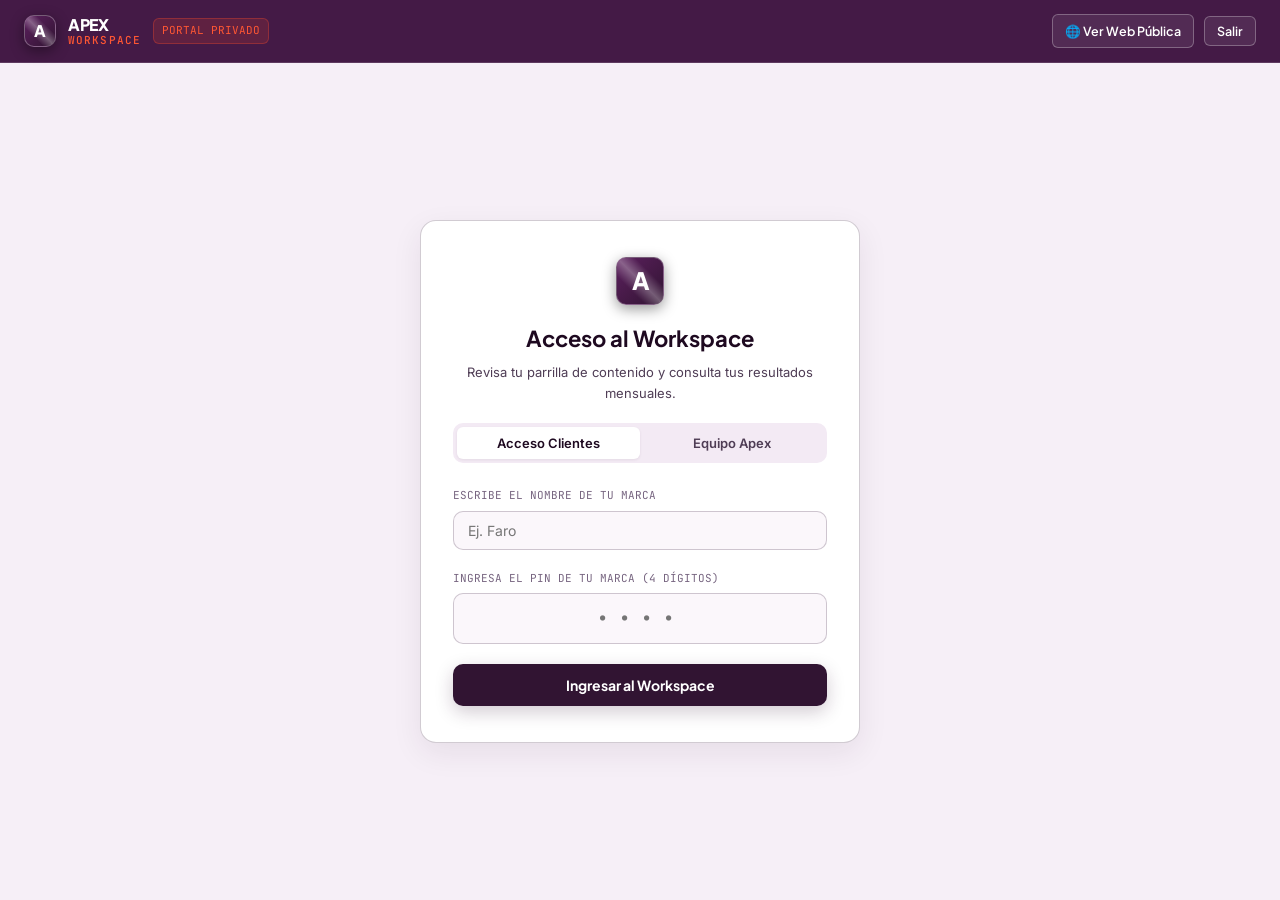
==== commit 4cefa3d7: "Add files via upload" ====
--- a/app.html
+++ b/app.html
@@ -7,7 +7,7 @@
   <link rel="icon" href="favicon.svg" type="image/svg+xml">
   <link rel="icon" href="favicon-32.png" type="image/png" sizes="32x32">
   <link rel="apple-touch-icon" href="apple-touch-icon.png">
-  <link rel="stylesheet" href="styles.css?v=2026-11-06-5">
+  <link rel="stylesheet" href="styles.css?v=2026-11-07-1">
   <link rel="preconnect" href="https://fonts.googleapis.com">
   <link rel="preconnect" href="https://fonts.gstatic.com" crossorigin>
   <style>
@@ -60,7 +60,7 @@
       <div class="auth-card">
         <div class="logo-symbol" style="margin: 0 auto 16px; width:48px; height:48px; font-size:24px;">A</div>
         <h3 style="font-family:var(--font-display);font-size:22px;color:var(--text-strong);margin-bottom:6px;">Acceso al Workspace</h3>
-        <p style="font-size:13px;color:var(--text-muted);margin-bottom:20px;">Revisa tu parrilla de contenido, aprueba guiones y consulta tus resultados mensuales.</p>
+        <p style="font-size:13px;color:var(--text-muted);margin-bottom:20px;">Revisa tu parrilla de contenido y consulta tus resultados mensuales.</p>
 
         <div class="auth-tabs">
           <button class="auth-tab-btn active" id="authTabClient">Acceso Clientes</button>
@@ -120,7 +120,6 @@
         <button class="portal-tab active" data-tab="resultados">📊 Resumen de Resultados</button>
         <button class="portal-tab" data-tab="planeacion">📝 Planeación</button>
         <button class="portal-tab" data-tab="parrilla">📅 Parrilla de Contenido</button>
-        <button class="portal-tab" data-tab="produccion">🎬 Plan de Producción & Guiones</button>
         <button class="portal-tab" data-tab="tareas" id="tabBtnTareas">📋 Tablero de Colaboradores</button>
         <button class="portal-tab" data-tab="ajustes" id="tabBtnAjustes">⚙️ Ajustes de Agencia</button>
         <button class="portal-tab" data-tab="pagos">💳 Pagos</button>
@@ -165,22 +164,6 @@
         <!-- Llenado por app.js -->
       </div>
 
-      <!-- Pestaña 2: Producción & Guiones -->
-      <div class="tab-content" id="viewTab_produccion" hidden>
-        <div class="prod-layout">
-          <div class="prod-sidebar">
-            <div class="sidebar-header">
-              <span class="mono" style="font-size:11px;color:var(--text-dim);text-transform:uppercase;">Producciones del Mes</span>
-            </div>
-            <div class="prod-items-list" id="prodSidebarList">
-              <!-- Dinámico -->
-            </div>
-          </div>
-          <div class="prod-main-editor" id="prodMainEditor">
-            <!-- Dinámico -->
-          </div>
-        </div>
-      </div>
 
       <!-- Pestaña 3: Tareas de Colaboradores (Equipo) -->
       <div class="tab-content" id="viewTab_tareas" hidden>
@@ -211,7 +194,7 @@
   </div>
 
   <!-- SCRIPTS -->
-  <script src="reportes.js?v=2026-11-06-5"></script>
-  <script src="app.js?v=2026-11-06-5"></script>
+  <script src="reportes.js?v=2026-11-07-1"></script>
+  <script src="app.js?v=2026-11-07-1"></script>
 </body>
 </html>
--- a/styles.css
+++ b/styles.css
@@ -2842,3 +2842,26 @@
   .rp-hist-pie { grid-template-columns: 1fr; }
   .rp-hist-pie-sig { grid-column: auto; }
 }
+
+/* ==========================================================================
+   PARRILLA · edición de piezas en el panel del día (7 nov 2026)
+   (reemplaza al "Plan de Producción & Guiones")
+   ========================================================================== */
+.pz-card.pz-editando {
+  background: #ffffff; border: 1px solid var(--apex-orange); border-radius: var(--radius-md);
+  padding: 16px; box-shadow: 0 8px 22px rgba(49, 20, 50, 0.08);
+}
+.pz-form { display: grid; grid-template-columns: repeat(3, minmax(0, 1fr)); gap: 12px 14px; }
+.pz-campo { display: flex; flex-direction: column; gap: 5px; min-width: 0; font-size: 12px; font-weight: 600; color: var(--text-muted); }
+.pz-campo .form-control { width: 100%; box-sizing: border-box; font-size: 14px; font-weight: 400; }
+.pz-campo textarea.form-control { min-height: 64px; resize: vertical; }
+.pz-full { grid-column: 1 / -1; }
+.pz-acciones { display: flex; justify-content: flex-end; flex-wrap: wrap; gap: 8px; margin-top: 14px; }
+.pz-link { display: inline-block; margin-top: 6px; font-size: 12.5px; font-weight: 600; color: var(--apex-orange); }
+.pz-link:hover { text-decoration: underline; }
+@media (max-width: 760px) {
+  .pz-form { grid-template-columns: repeat(2, minmax(0, 1fr)); }
+}
+@media (max-width: 480px) {
+  .pz-form { grid-template-columns: 1fr; }
+}
